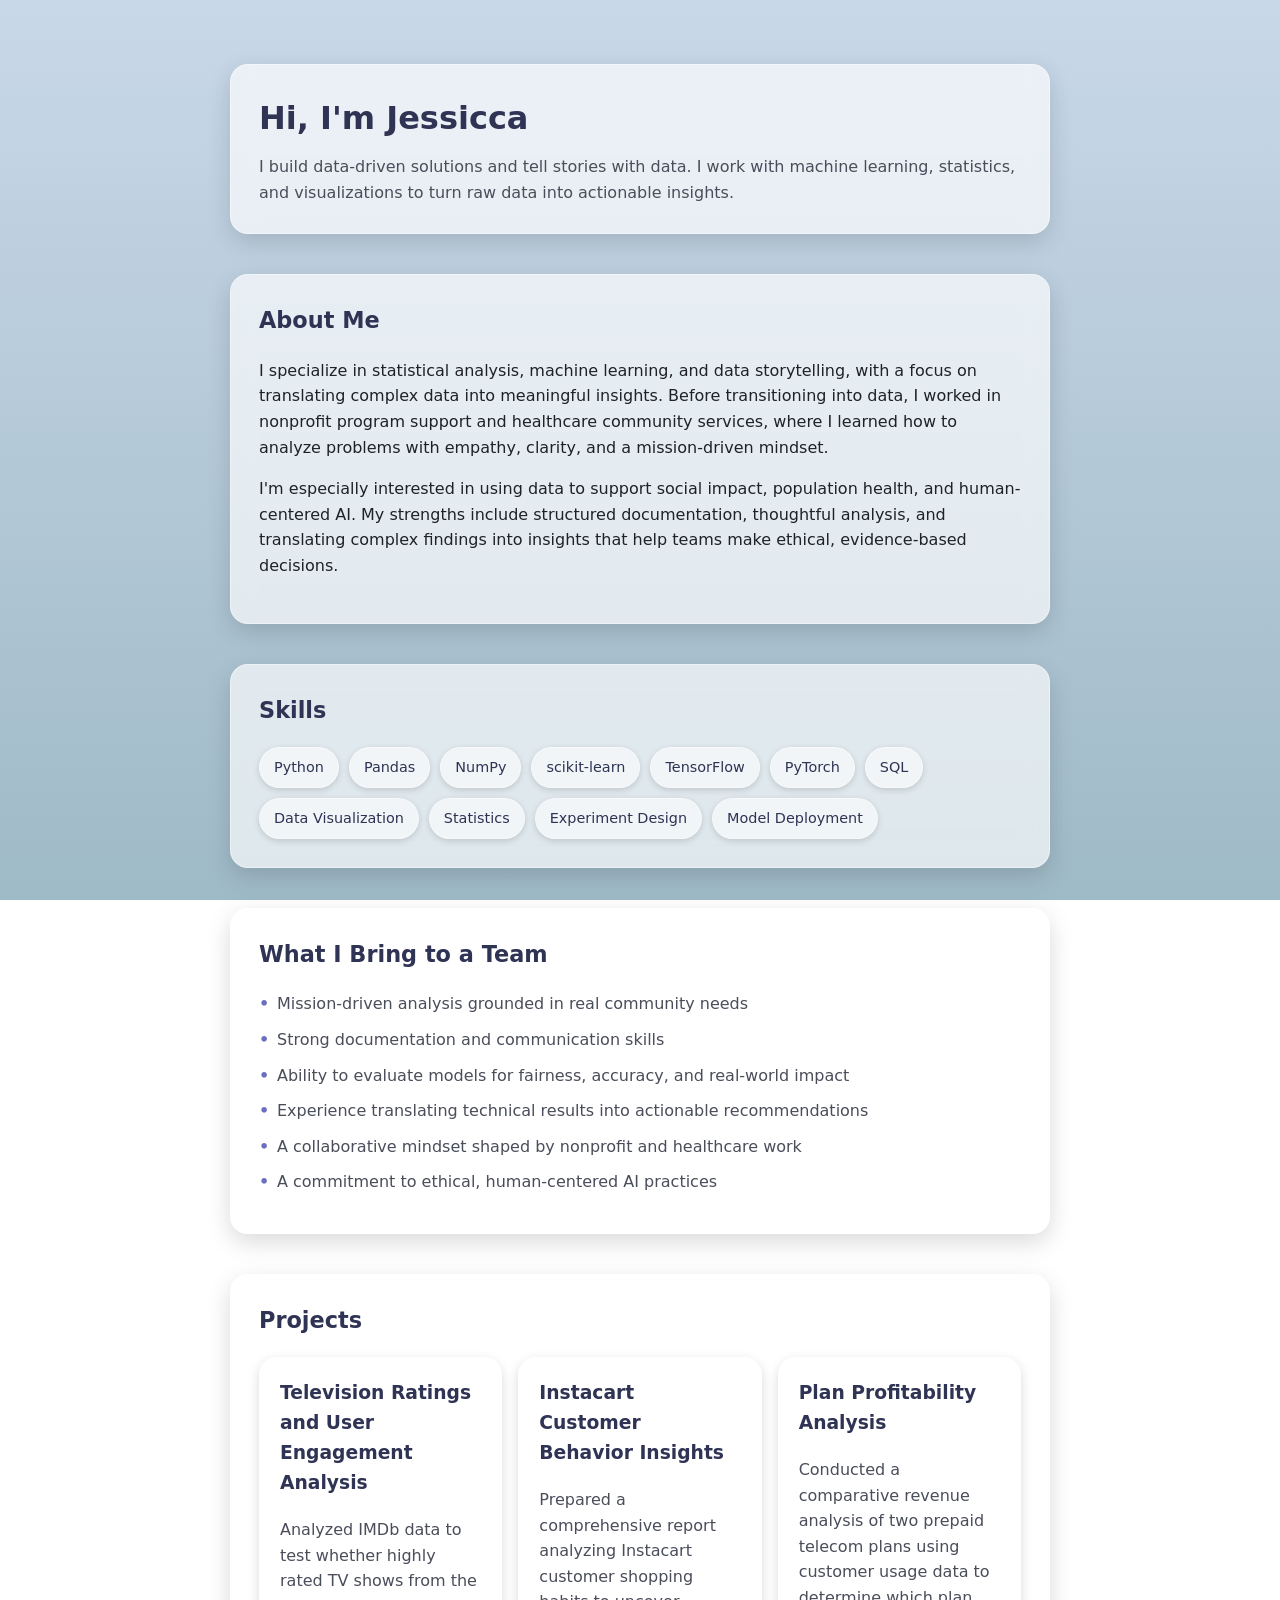
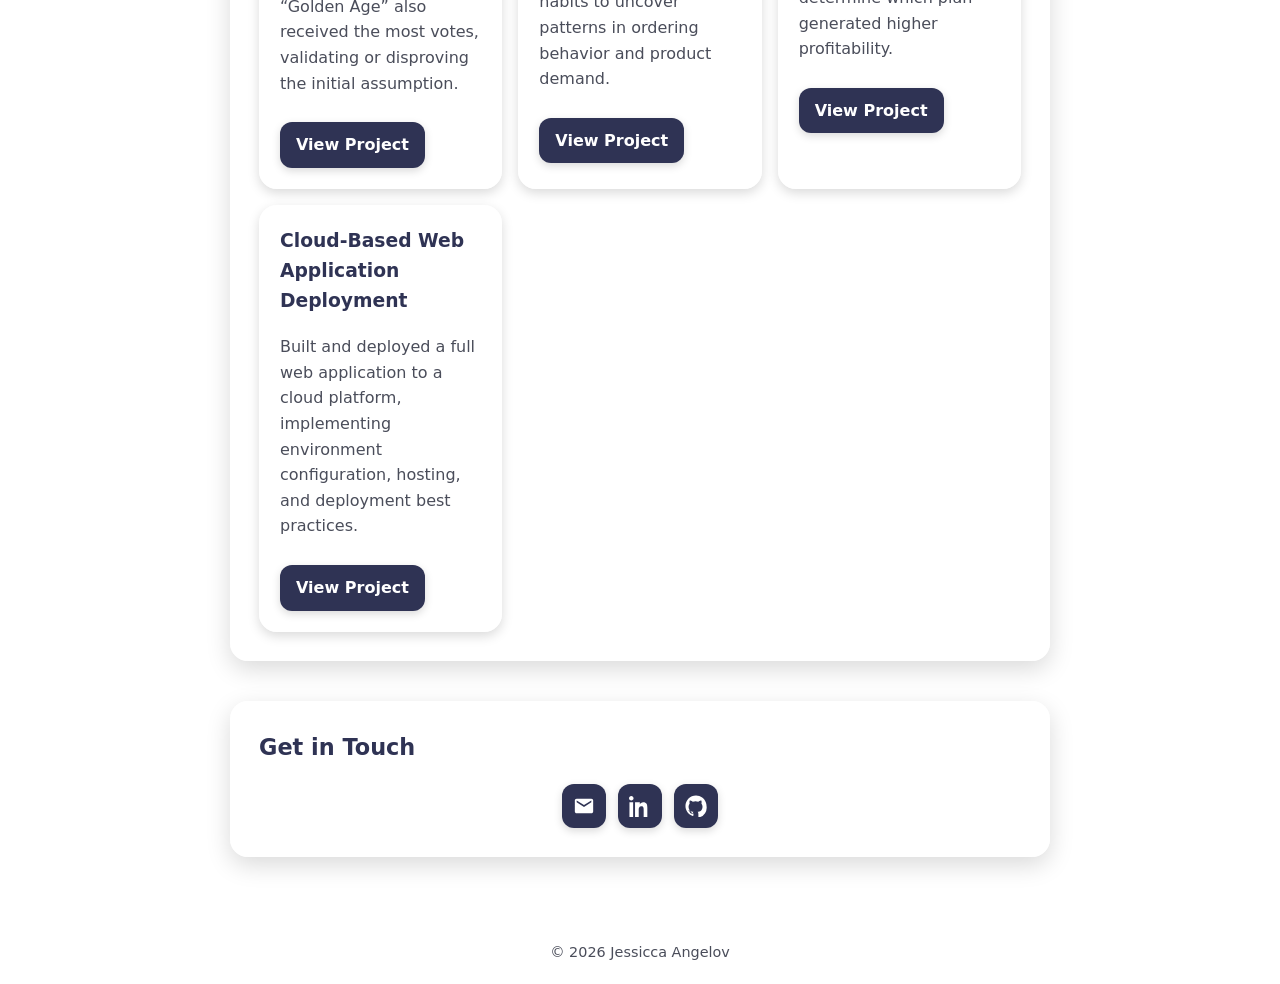
==== index.html @ f2931fba "Updated project buttons with working links" ====
<!doctype html>
<html lang="en">
<head>
<meta charset="utf-8" />
<meta name="viewport" content="width=device-width,initial-scale=1" />
<title>Jessicca Angelov — Portfolio</title>

<style>

/* -----------------------------------
   Dreamy Ghibli Watercolor Palette
----------------------------------- */
:root {
  --bg-top: #c9d8e9;        /* soft periwinkle */
  --bg-bottom: #9fbac7;     /* muted teal */
  --card-bg: rgba(255, 255, 255, 0.65);
  --card-border: rgba(255, 255, 255, 0.4);
  --shadow: rgba(0, 0, 0, 0.15);

  --primary: #6A6FBF;       /* periwinkle */
  --primary-dark: #2F3354;  /* twilight */
  --accent: #8A8EC4;        /* lavender */

  --text-main: #1F212A;
  --text-soft: #4A4D5A;

  --radius: 18px;
  --max-width: 820px;
}

/* -----------------------------------
   Base
----------------------------------- */
body {
  margin: 0;
  font-family: Inter, system-ui, sans-serif;
  background: linear-gradient(to bottom, var(--bg-top), var(--bg-bottom));
  background-attachment: fixed;
  color: var(--text-main);
  line-height: 1.6;
}

/* -----------------------------------
   Layout
----------------------------------- */
.container {
  max-width: var(--max-width);
  margin: 0 auto;
  padding: 24px;
}

/* -----------------------------------
   Floating Card (Hero + Sections)
----------------------------------- */
.card {
  background: var(--card-bg);
  backdrop-filter: blur(12px);
  border-radius: var(--radius);
  padding: 28px;
  margin: 40px auto;
  border: 1px solid var(--card-border);
  box-shadow: 0 8px 24px var(--shadow);
}

/* -----------------------------------
   Hero (Floating Profile Card)
----------------------------------- */
.hero h1 {
  margin: 0 0 10px 0;
  font-size: 2rem;
  color: var(--primary-dark);
}

.hero p {
  margin: 0;
  color: var(--text-soft);
}

/* -----------------------------------
   Section Headers
----------------------------------- */
h2 {
  margin-top: 0;
  color: var(--primary-dark);
  font-size: 1.4rem;
}

/* -----------------------------------
   Pill-Style Skills
----------------------------------- */
.skills {
  display: flex;
  flex-wrap: wrap;
  gap: 10px;
}

.skill-pill {
  padding: 8px 14px;
  background: rgba(255, 255, 255, 0.55);
  border-radius: 999px;
  border: 1px solid var(--card-border);
  font-size: 0.9rem;
  color: var(--primary-dark);
  box-shadow: 0 2px 6px var(--shadow);
}

/* -----------------------------------
   Strengths List
----------------------------------- */
.strengths-list {
  list-style: none;
  padding: 0;
  margin: 0;
}

.strengths-list li {
  margin-bottom: 10px;
  padding-left: 18px;
  position: relative;
  color: var(--text-soft);
}

.strengths-list li::before {
  content: "•";
  position: absolute;
  left: 0;
  top: 0;
  color: var(--primary);
  font-weight: bold;
}

/* -----------------------------------
   Projects
----------------------------------- */
.projects-grid {
  display: grid;
  grid-template-columns: repeat(auto-fit, minmax(240px, 1fr));
  gap: 16px;
}

.project-card {
  background: rgba(255, 255, 255, 0.55);
  padding: 20px;
  border-radius: var(--radius);
  border: 1px solid var(--card-border);
  box-shadow: 0 4px 12px var(--shadow);
}

.project-card h3 {
  margin-top: 0;
  color: var(--primary-dark);
}

.project-card p {
  color: var(--text-soft);
}

/* -----------------------------------
   Buttons
----------------------------------- */
.btn {
  display: inline-block;
  background: var(--primary-dark);
  color: #fff;
  padding: 10px 16px;
  border-radius: 12px;
  text-decoration: none;
  font-weight: 600;
  margin-top: 10px;
  box-shadow: 0 3px 8px var(--shadow);
}

.btn:hover {
  background: var(--primary);
}

.icon-btn {
  display: inline-flex;
  align-items: center;
  justify-content: center;
  background: var(--primary-dark);
  color: #fff;
  width: 44px;
  height: 44px;
  border-radius: 12px;
  text-decoration: none;
  box-shadow: 0 3px 8px var(--shadow);
  transition: background 0.2s ease;
}

.icon-btn:hover {
  background: var(--primary);
}

.icon-btn svg {
  width: 22px;
  height: 22px;
  fill: currentColor;
}

/* Subtle hover animation for project cards */
.project-card {
  transition: transform 0.25s ease, box-shadow 0.25s ease;
}


.project-card:hover {
  transform: translateY(-4px);
  box-shadow: 0 12px 28px rgba(106, 111, 191, 0.25); /* periwinkle glow */
}


/* -----------------------------------
   Footer
----------------------------------- */
footer {
  text-align: center;
  padding: 20px;
  color: var(--text-soft);
  font-size: 0.9rem;
}

</style>
</head>

<body>

<div class="container">

  <!-- HERO (Floating Card Only) -->
  <section class="card hero">
    <h1>Hi, I'm Jessicca</h1>
    <p>I build data-driven solutions and tell stories with data. I work with machine learning, statistics, and visualizations to turn raw data into actionable insights.</p>
  </section>

  <!-- ABOUT -->
  <section class="card">
    <h2>About Me</h2>
    <p>I specialize in statistical analysis, machine learning, and data storytelling, with a focus on translating complex data into meaningful insights. Before transitioning into data, I worked in nonprofit program support and healthcare community services, where I learned how to analyze problems with empathy, clarity, and a mission-driven mindset.</p>

    <p>I'm especially interested in using data to support social impact, population health, and human-centered AI. My strengths include structured documentation, thoughtful analysis, and translating complex findings into insights that help teams make ethical, evidence-based decisions.</p>
  </section>

  <!-- SKILLS (Pill Tags) -->
  <section class="card">
    <h2>Skills</h2>
    <div class="skills">
      <div class="skill-pill">Python</div>
      <div class="skill-pill">Pandas</div>
      <div class="skill-pill">NumPy</div>
      <div class="skill-pill">scikit-learn</div>
      <div class="skill-pill">TensorFlow</div>
      <div class="skill-pill">PyTorch</div>
      <div class="skill-pill">SQL</div>
      <div class="skill-pill">Data Visualization</div>
      <div class="skill-pill">Statistics</div>
      <div class="skill-pill">Experiment Design</div>
      <div class="skill-pill">Model Deployment</div>
    </div>
  </section>

  <!-- STRENGTHS -->
  <section class="card">
    <h2>What I Bring to a Team</h2>
    <ul class="strengths-list">
      <li>Mission‑driven analysis grounded in real community needs</li>
      <li>Strong documentation and communication skills</li>
      <li>Ability to evaluate models for fairness, accuracy, and real‑world impact</li>
      <li>Experience translating technical results into actionable recommendations</li>
      <li>A collaborative mindset shaped by nonprofit and healthcare work</li>
      <li>A commitment to ethical, human‑centered AI practices</li>
    </ul>
  </section>

  <!-- PROJECTS -->
<section class="card">
  <h2>Projects</h2>

  <div class="projects-grid">

    <!-- Project 1 -->
    <div class="project-card">
      <h3>Television Ratings and User Engagement Analysis</h3>
      <p>Analyzed IMDb data to test whether highly rated TV shows from the “Golden Age” also received the most votes, validating or disproving the initial assumption.</p>
      <a class="btn" href="https://github.com/pancakes4one/Data_Projects_TripleTen" target="_blank">View Project</a>
    </div>

    <!-- Project 2 -->
    <div class="project-card">
      <h3>Instacart Customer Behavior Insights</h3>
      <p>Prepared a comprehensive report analyzing Instacart customer shopping habits to uncover patterns in ordering behavior and product demand.</p>
      <a class="btn" href="https://github.com/pancakes4one/Data_Projects_TripleTen" target="_blank">View Project</a>
    </div>

    <!-- Project 3 -->
    <div class="project-card">
      <h3>Plan Profitability Analysis</h3>
      <p>Conducted a comparative revenue analysis of two prepaid telecom plans using customer usage data to determine which plan generated higher profitability.</p>
      <a class="btn" href="https://github.com/pancakes4one/Data_Projects_TripleTen" target="_blank">View Project</a>
    </div>

    <!-- Project 4 -->
    <div class="project-card">
      <h3>Cloud-Based Web Application Deployment</h3>
      <p>Built and deployed a full web application to a cloud platform, implementing environment configuration, hosting, and deployment best practices.</p>
      <a class="btn" href="https://github.com/pancakes4one/Data_Projects_TripleTen" target="_blank">View Project</a>
    </div>

  </div>
</section>

 <!-- CONTACT -->
<section class="card">
  <h2>Get in Touch</h2>

  <div class="social-links" style="
    margin-top: 16px;
    display: flex;
    gap: 12px;
    flex-wrap: nowrap;
    justify-content: center;
  ">

    <!-- Email Icon -->
    <a class="icon-btn" href="mailto:iamjessicca@gmail.com">
      <svg viewBox="0 0 24 24">
        <path d="M20 4H4c-1.1 0-2 .9-2 2v12c0 1.1.9 2 
        2 2h16c1.1 0 2-.9 2-2V6c0-1.1-.9-2-2-2zm0 
        4-8 5-8-5V6l8 5 8-5v2z"/>
      </svg>
    </a>

    <!-- LinkedIn Icon -->
    <a class="icon-btn" href="https://www.linkedin.com/in/jangelov/" target="_blank" rel="noopener">
      <svg viewBox="0 0 24 24">
        <path d="M4.98 3.5C4.98 4.88 3.86 6 
        2.5 6S0 4.88 0 3.5 1.12 1 2.5 
        1s2.48 1.12 2.48 2.5zM.5 8h4v16h-4V8zm7.5 
        0h3.8v2.2h.1c.5-1 1.7-2.2 
        3.6-2.2 3.8 0 4.5 2.5 4.5 
        5.8V24h-4v-7.7c0-1.8 0-4.1-2.5-4.1s-2.9 
        2-2.9 4V24h-4V8z"/>
      </svg>
    </a>

    <!-- GitHub Icon -->
    <a class="icon-btn" href="https://github.com/pancakes4one" target="_blank" rel="noopener">
      <svg viewBox="0 0 24 24">
        <path d="M12 .5C5.65.5.5 5.65.5 
        12c0 5.1 3.3 9.4 7.9 10.9.6.1.8-.3.8-.6v-2c-3.2.7-3.9-1.4-3.9-1.4-.5-1.2-1.2-1.6-1.2-1.6-1-.7.1-.7.1-.7 
        1.1.1 1.7 1.1 1.7 1.1 1 .1.6 1.8 2.6 
        2.3.2-.8.4-1.3.7-1.6-2.6-.3-5.3-1.3-5.3-5.9 
        0-1.3.5-2.4 1.2-3.3-.1-.3-.5-1.5.1-3.1 
        0 0 1-.3 3.3 1.2a11.3 11.3 0 0 1 6 
        0c2.3-1.5 3.3-1.2 3.3-1.2.6 1.6.2 2.8.1 
        3.1.8.9 1.2 2 1.2 3.3 0 4.6-2.7 5.6-5.3 
        5.9.4.4.8 1.1.8 2.2v3.2c0 .3.2.7.8.6A10.9 
        10.9 0 0 0 23.5 12C23.5 5.65 18.35.5 12 .5z"/>
      </svg>
    </a>

  </div>
</section>



</div>

<footer>
  © <span id="year"></span> Jessicca Angelov
</footer>

<script>
document.getElementById('year').textContent = new Date().getFullYear();
</script>

</body>
</html>
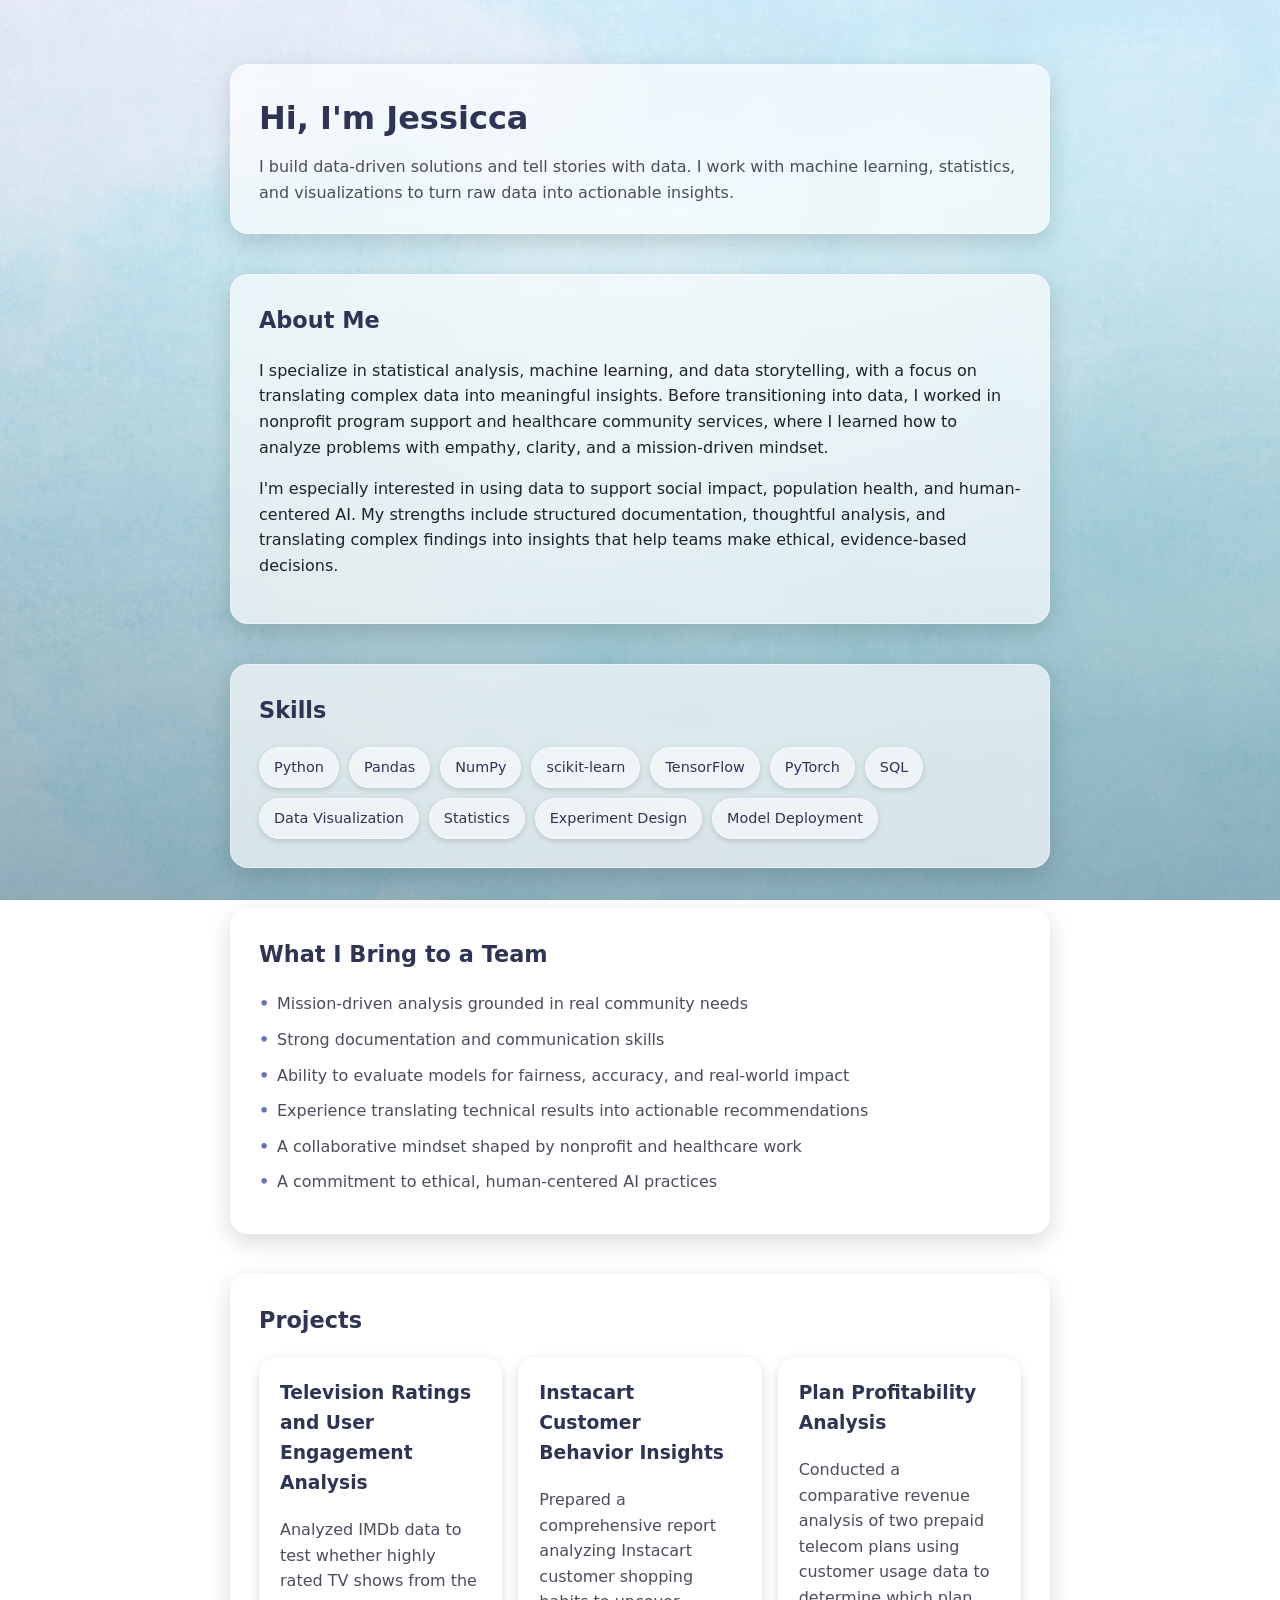
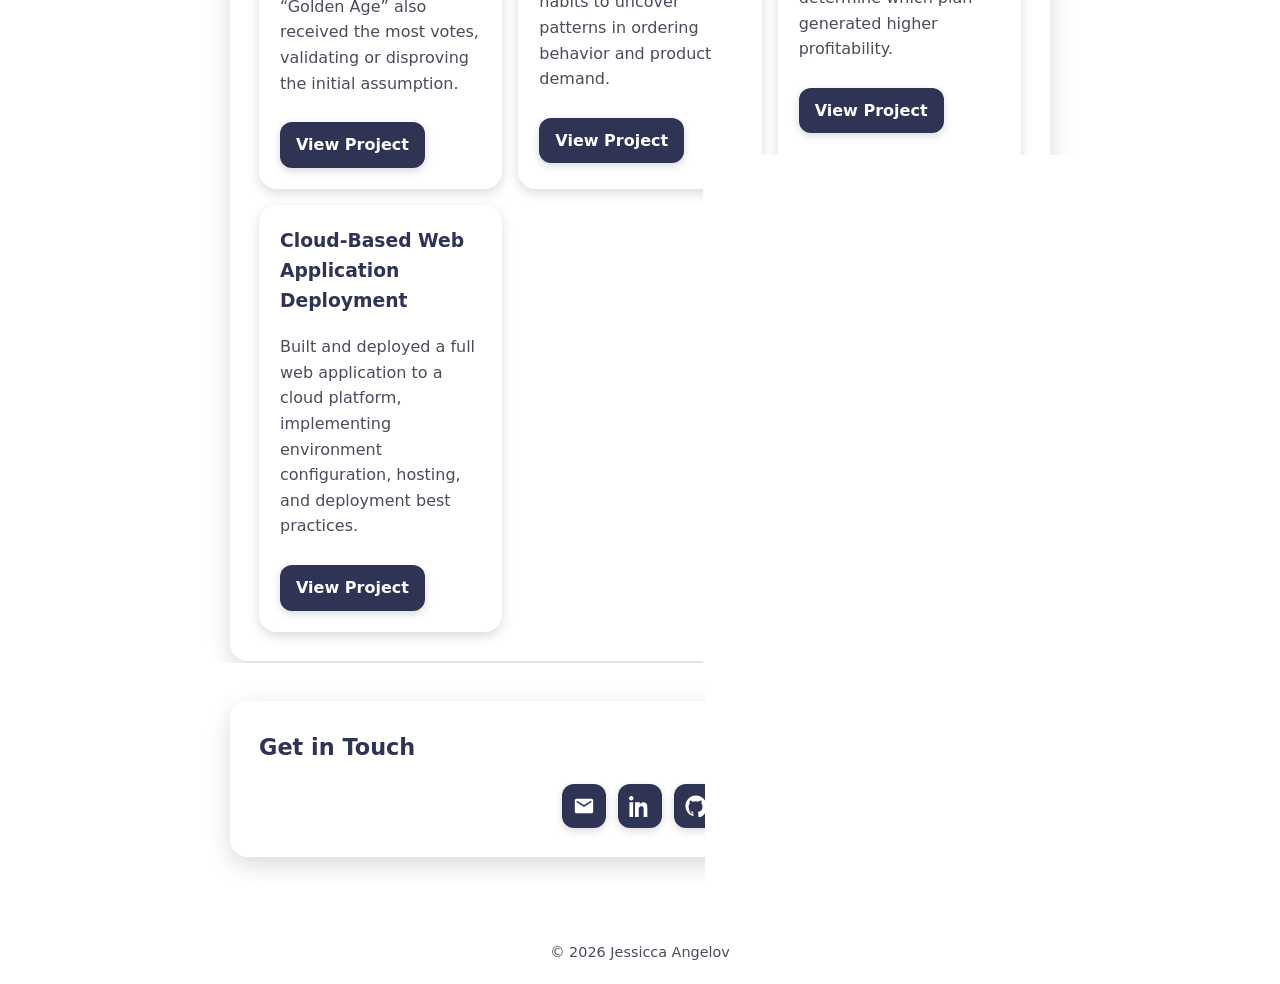
==== commit f83051a4: "CSS: background updates" ====
--- a/index.html
+++ b/index.html
@@ -34,11 +34,35 @@
 body {
   margin: 0;
   font-family: Inter, system-ui, sans-serif;
-  background: linear-gradient(to bottom, var(--bg-top), var(--bg-bottom));
-  background-attachment: fixed;
+  background:
+  radial-gradient(
+    circle at 50% 20%,
+    rgba(255, 255, 255, 0.35),
+    rgba(255, 255, 255, 0) 60%
+  ),
+  linear-gradient(
+    to bottom,
+    rgba(218, 210, 255, 0.35) 0%,
+    rgba(201, 216, 233, 0.55) 25%,
+    rgba(159, 186, 199, 0.85) 70%,
+    rgba(140, 165, 180, 1) 100%
+  );
+background-attachment: fixed;
+
   color: var(--text-main);
   line-height: 1.6;
 }
+
+body::before {
+  content: "";
+  position: fixed;
+  inset: 0;
+  background: url('images/background-watercolor-image.jpg') repeat;
+  opacity: 0.17; /* adjust between 0.05–0.18 */
+  pointer-events: none;
+  z-index: -1;
+}
+
 
 /* -----------------------------------
    Layout
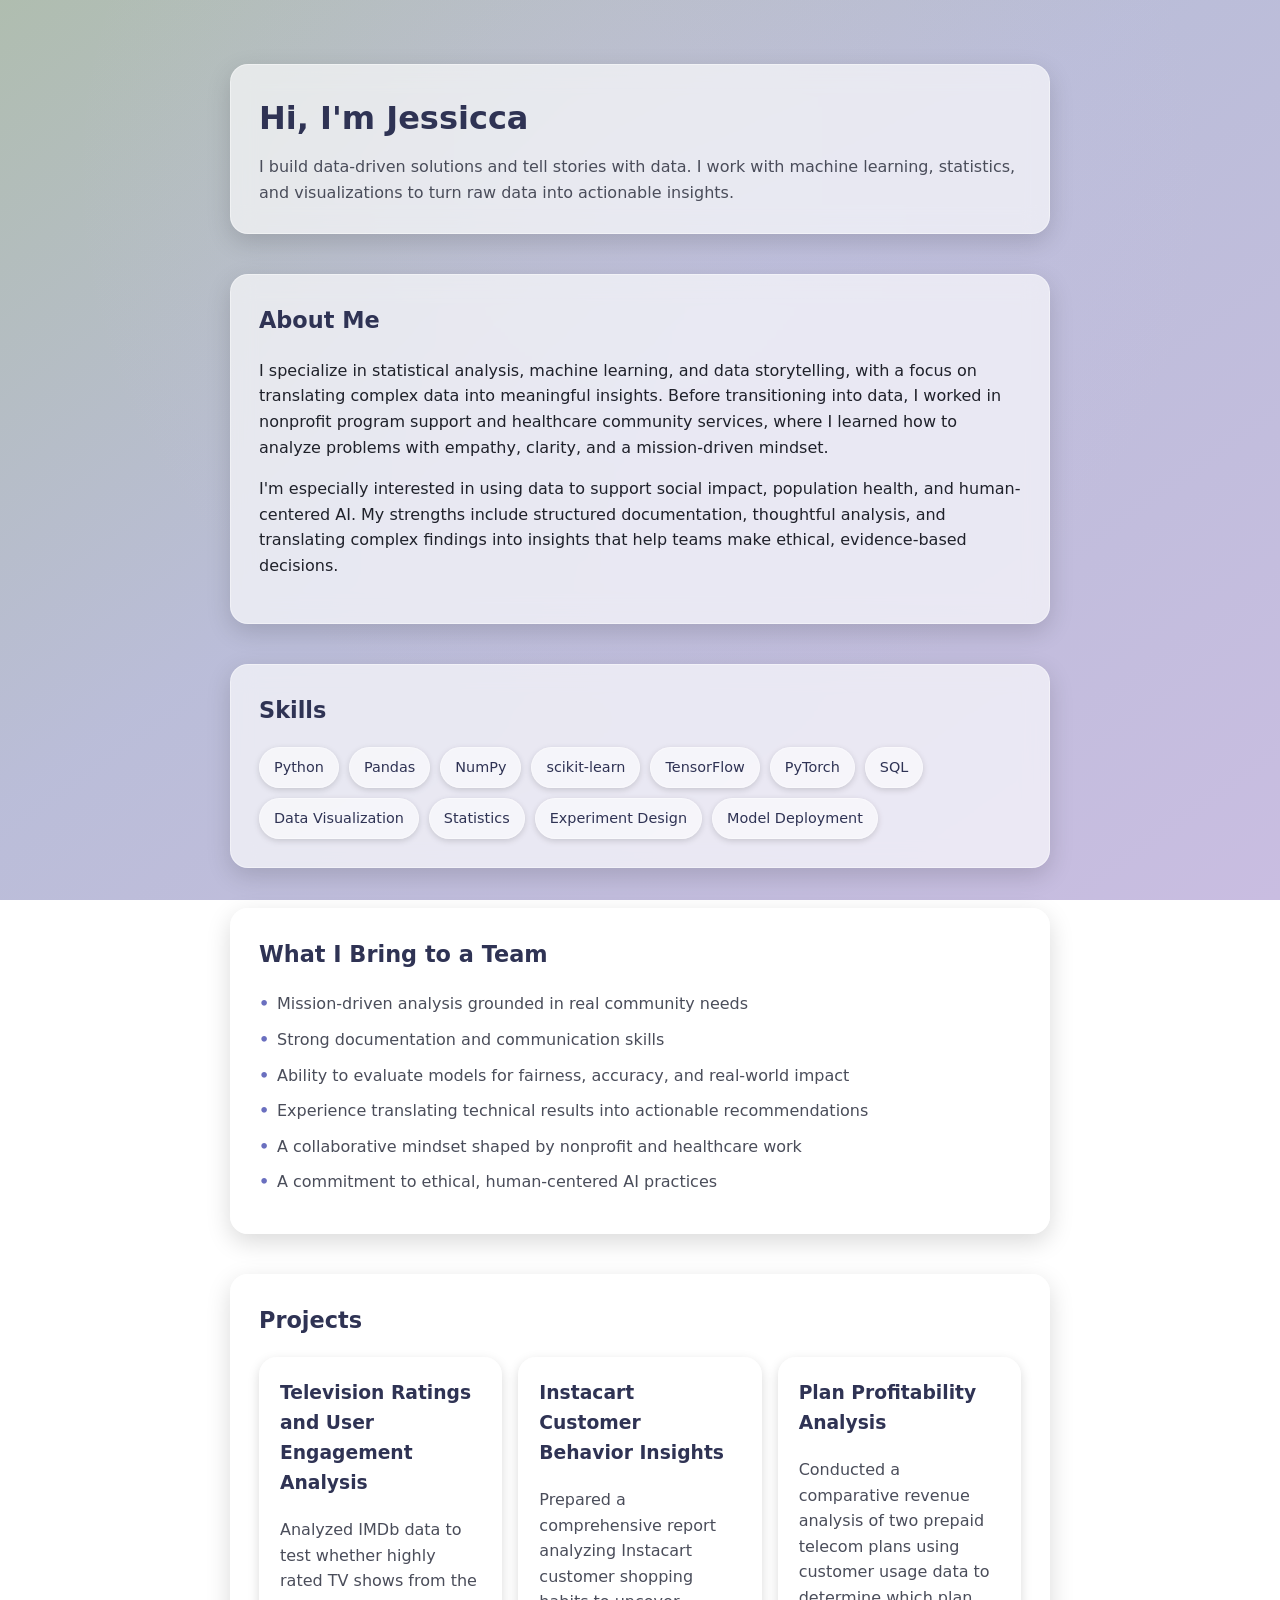
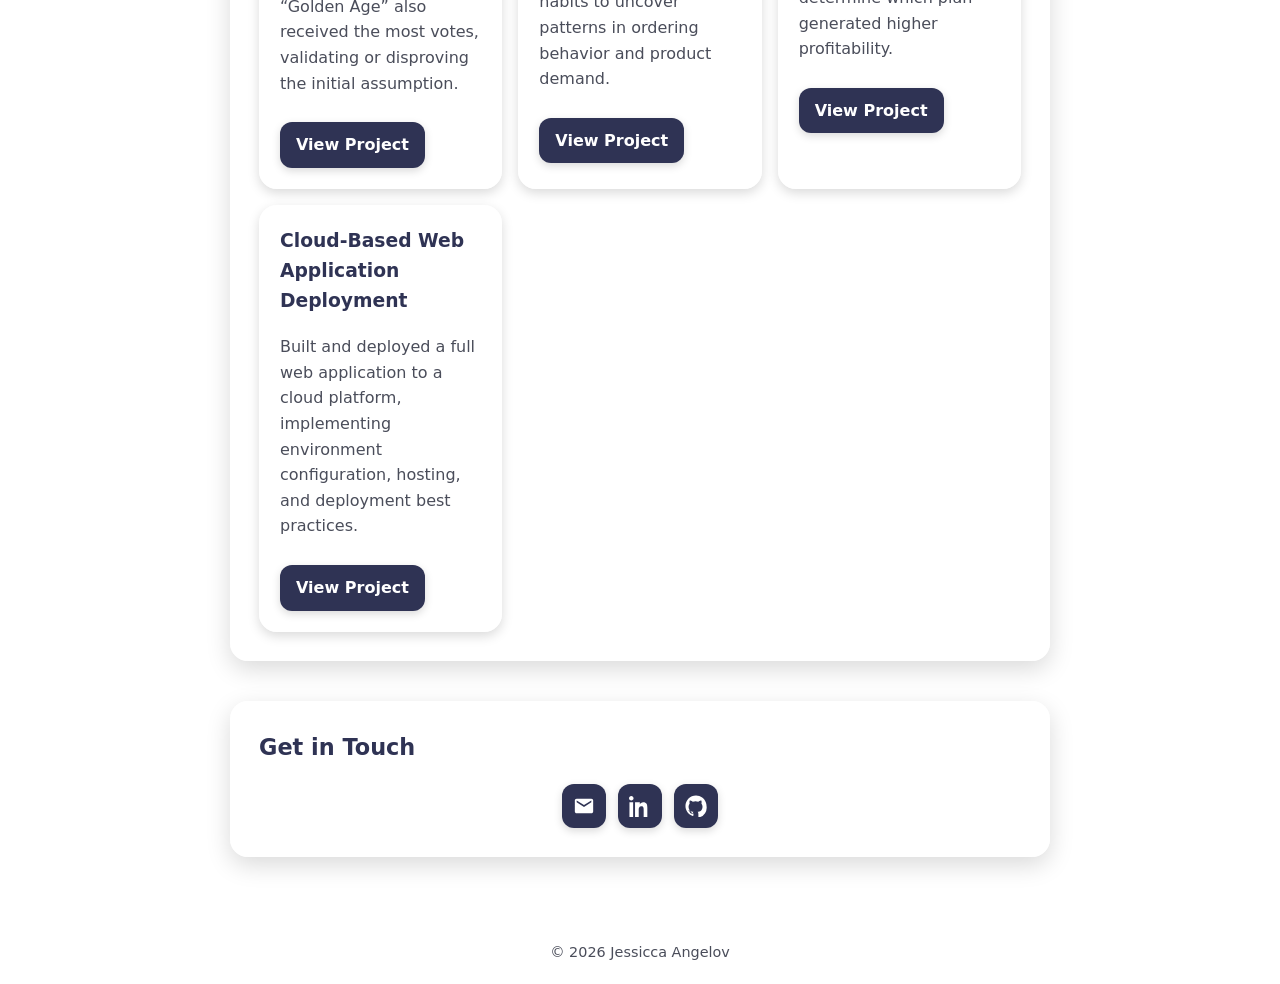
==== commit b74f8baa: "Updated background color gradient" ====
--- a/index.html
+++ b/index.html
@@ -34,34 +34,38 @@
 body {
   margin: 0;
   font-family: Inter, system-ui, sans-serif;
-  background:
+
+ background:
   radial-gradient(
     circle at 50% 20%,
-    rgba(255, 255, 255, 0.35),
-    rgba(255, 255, 255, 0) 60%
+    rgba(215, 200, 240, 0.20),   /* soft dusk lavender glow */
+    rgba(215, 200, 240, 0) 60%
   ),
   linear-gradient(
-    to bottom,
-    rgba(218, 210, 255, 0.35) 0%,
-    rgba(201, 216, 233, 0.55) 25%,
-    rgba(159, 186, 199, 0.85) 70%,
-    rgba(140, 165, 180, 1) 100%
+    to bottom right,
+    rgba(110, 135, 110, 0.55) 0%,     /* deeper sage green (upper-left) */
+    rgba(130, 135, 185, 0.55) 45%,    /* deeper periwinkle (middle) */
+    rgba(165, 145, 205, 0.60) 100%    /* deeper lavender dusk (lower-right) */
   );
 background-attachment: fixed;
-
   color: var(--text-main);
   line-height: 1.6;
 }
+
+
 
 body::before {
   content: "";
   position: fixed;
   inset: 0;
-  background: url('images/background-watercolor-image.jpg') repeat;
-  opacity: 0.17; /* adjust between 0.05–0.18 */
+  /* background: url('images/background-watercolor-image.jpg') no-repeat center center; */
+  background-size: cover;
+  opacity: 0.08; /* lowered so the lavender gradient shines through */
   pointer-events: none;
   z-index: -1;
 }
+
+
 
 
 /* -----------------------------------
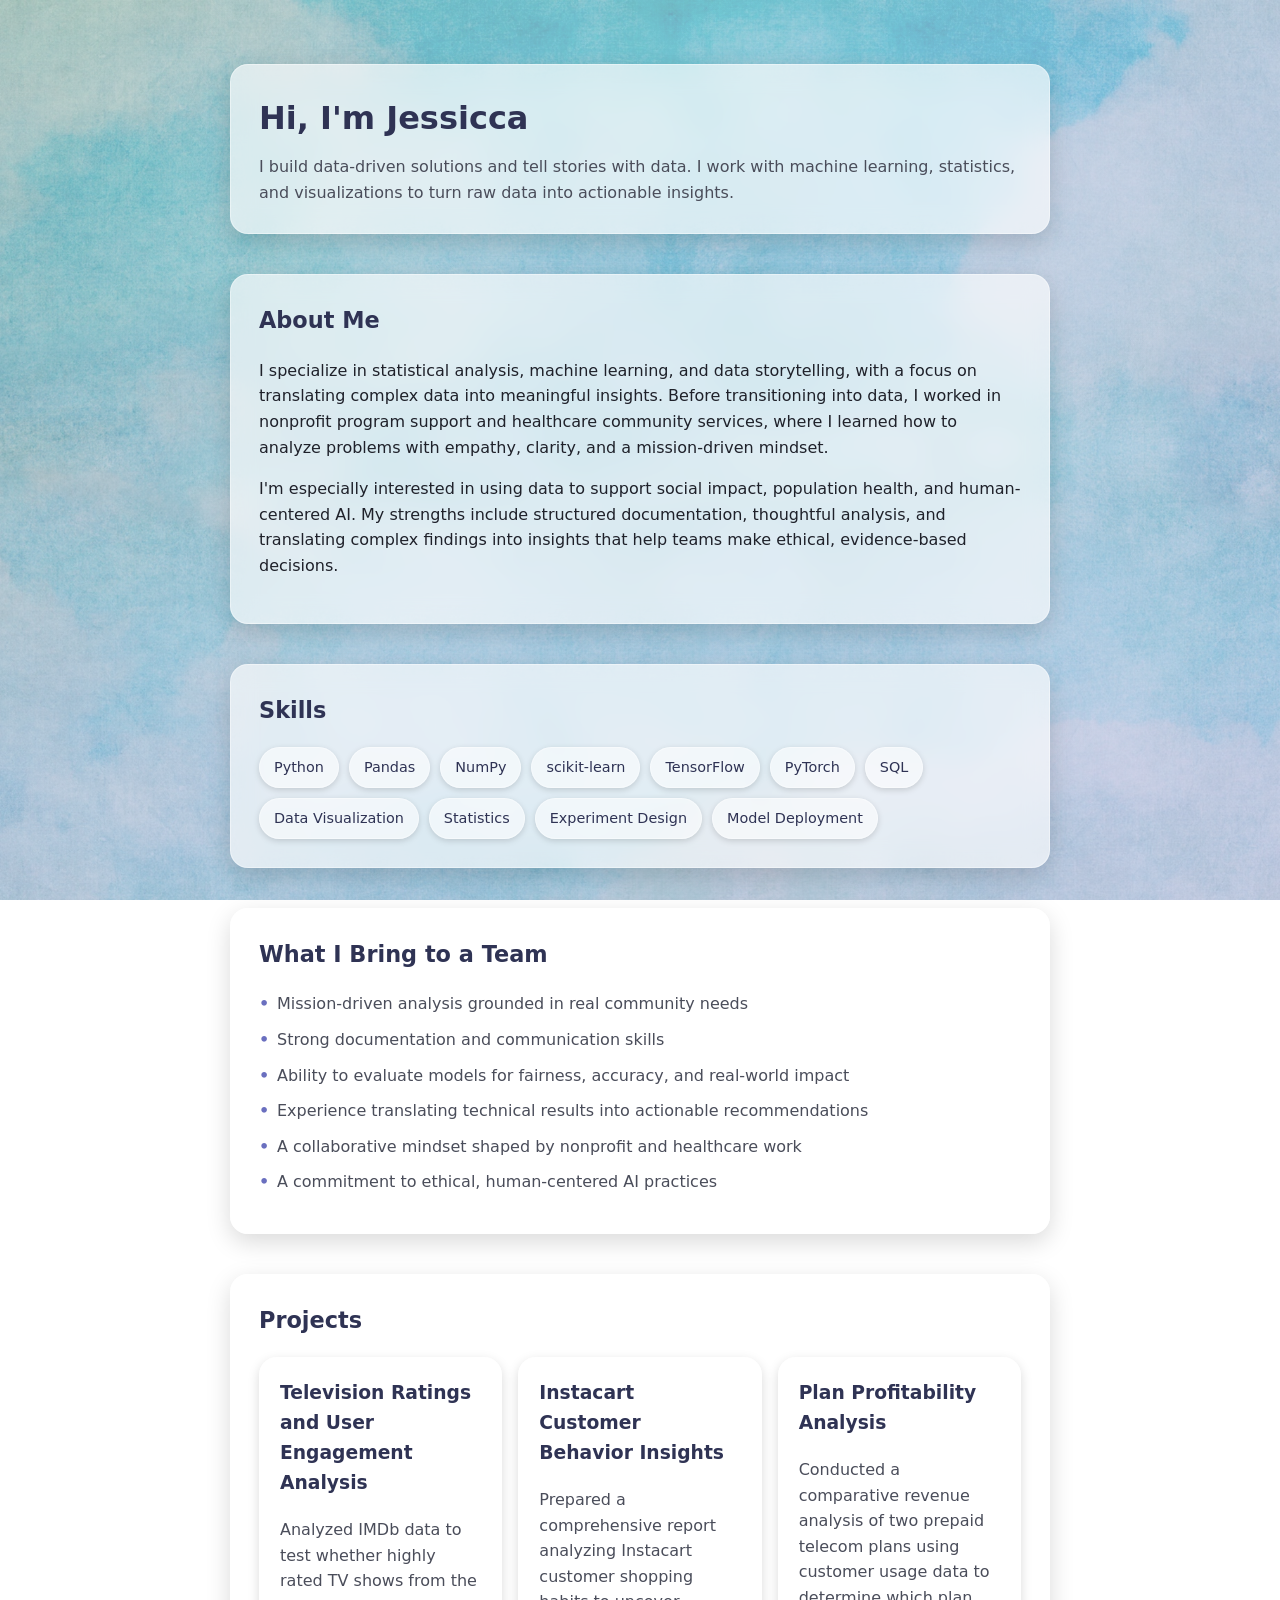
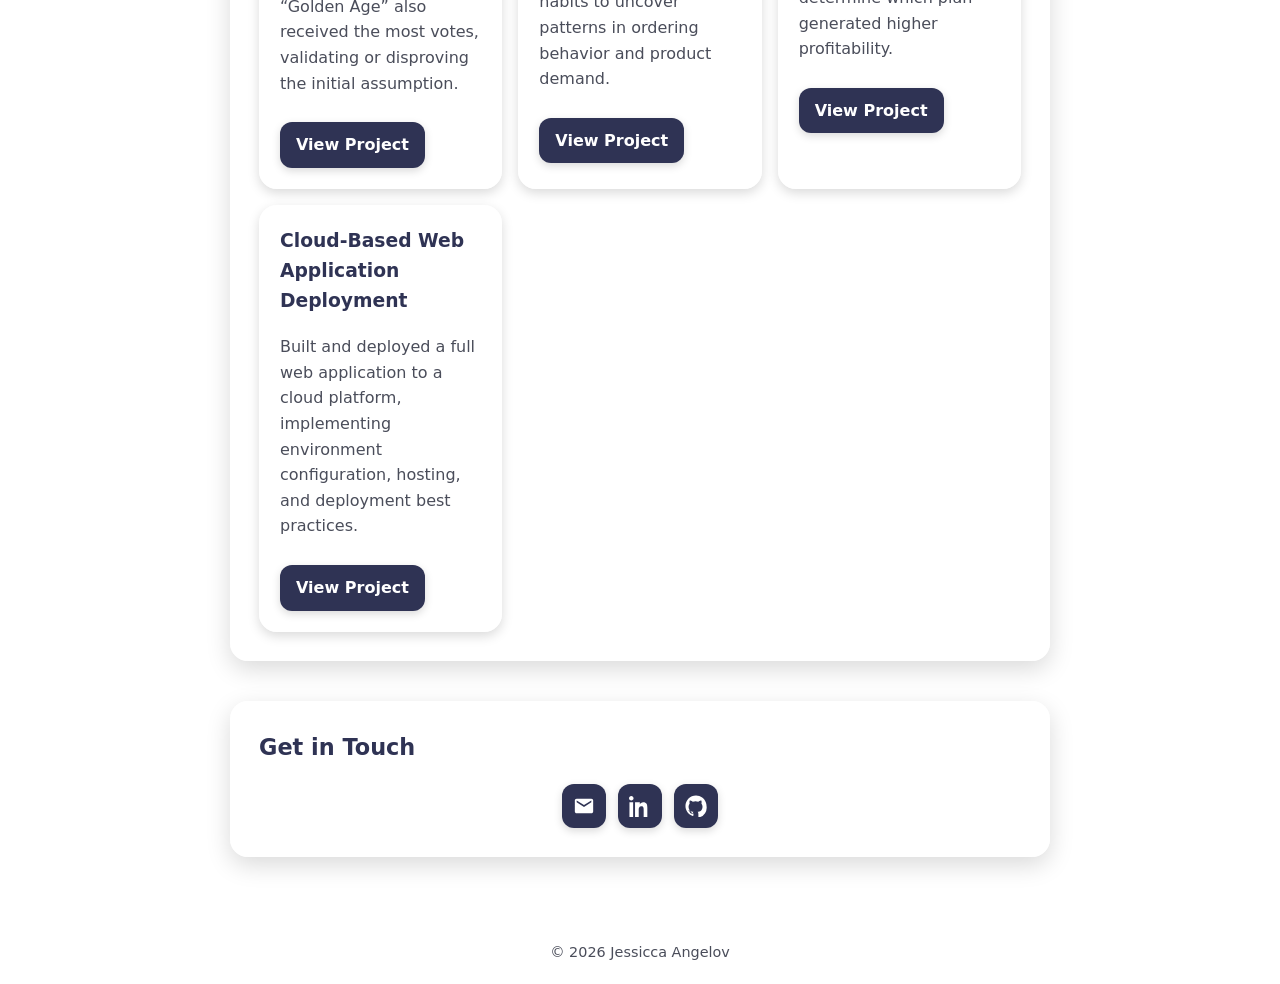
==== commit b993408a: "updated background image and opacity" ====
--- a/index.html
+++ b/index.html
@@ -58,9 +58,10 @@
   content: "";
   position: fixed;
   inset: 0;
-  /* background: url('images/background-watercolor-image.jpg') no-repeat center center; */
+  background: url('images/background-watercolor-image.jpg') no-repeat center center;
+
   background-size: cover;
-  opacity: 0.08; /* lowered so the lavender gradient shines through */
+  opacity: 0.40; /* lowered so the lavender gradient shines through */
   pointer-events: none;
   z-index: -1;
 }
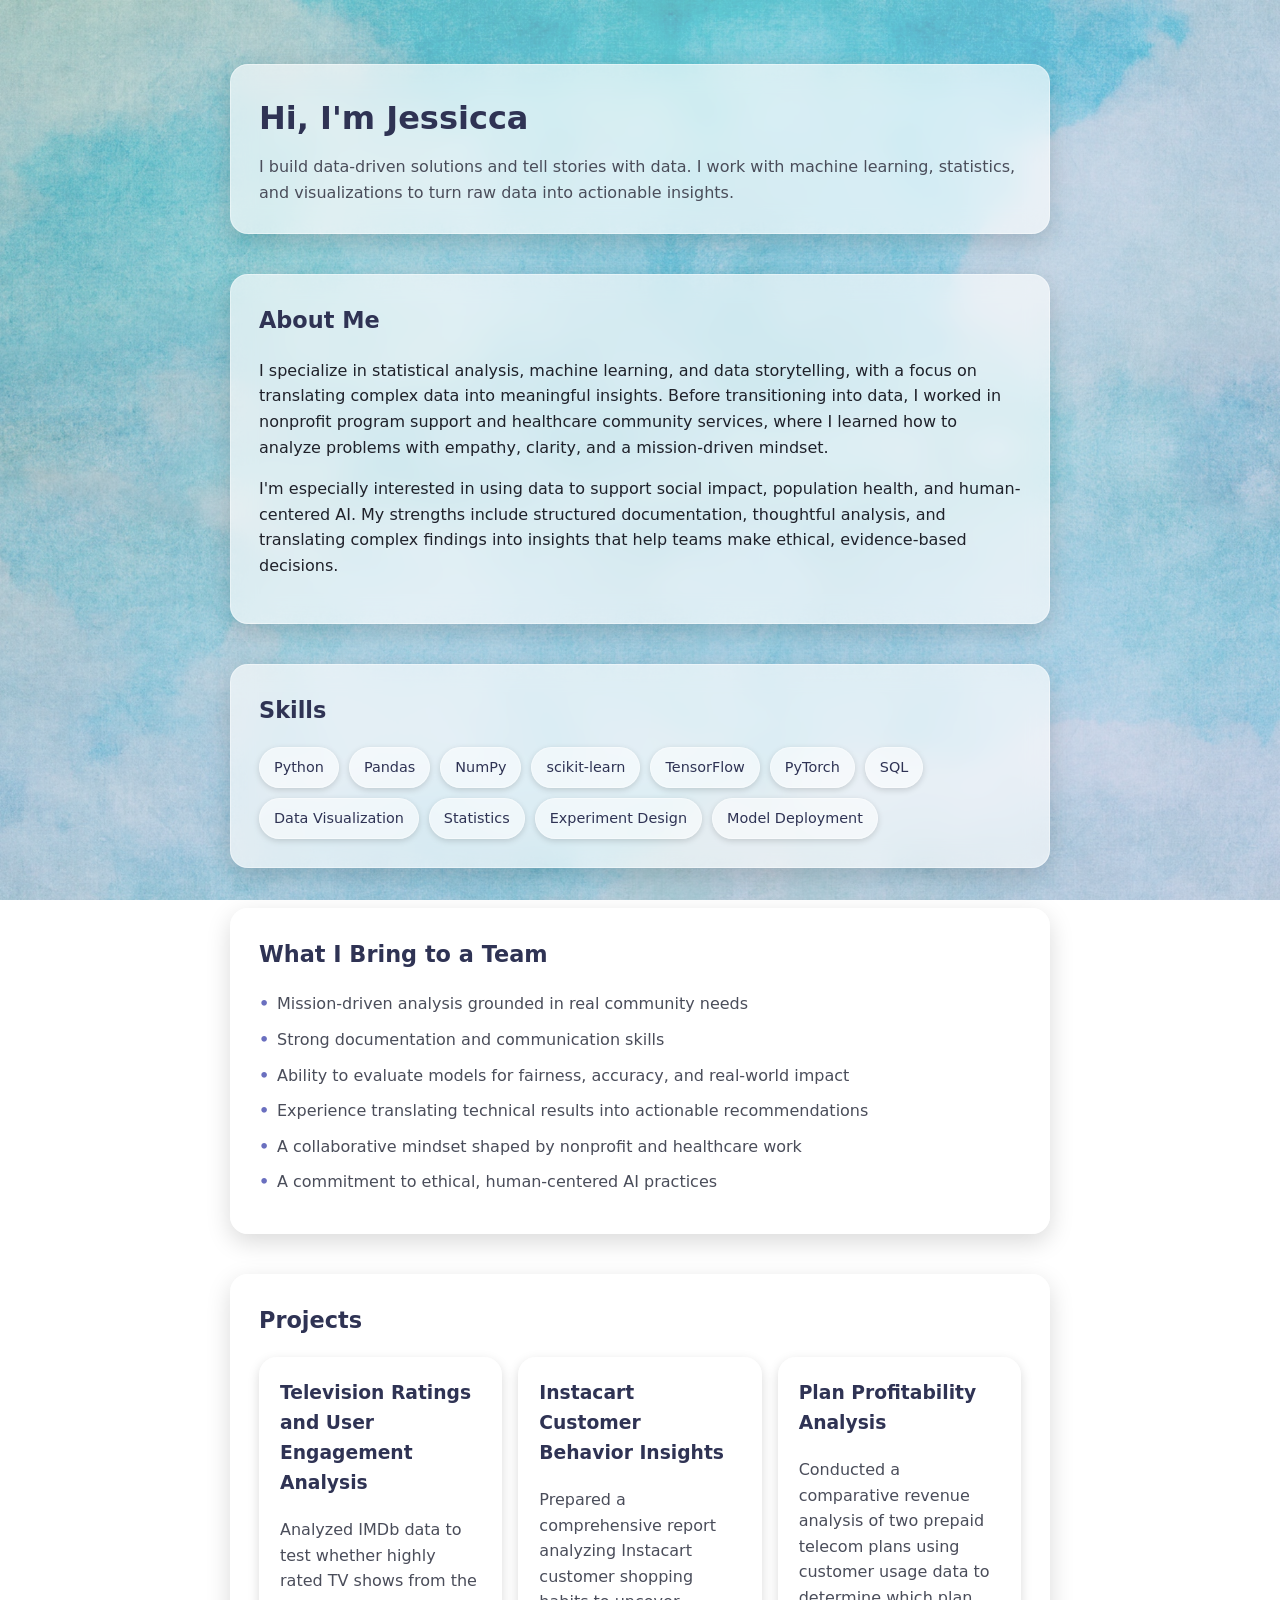
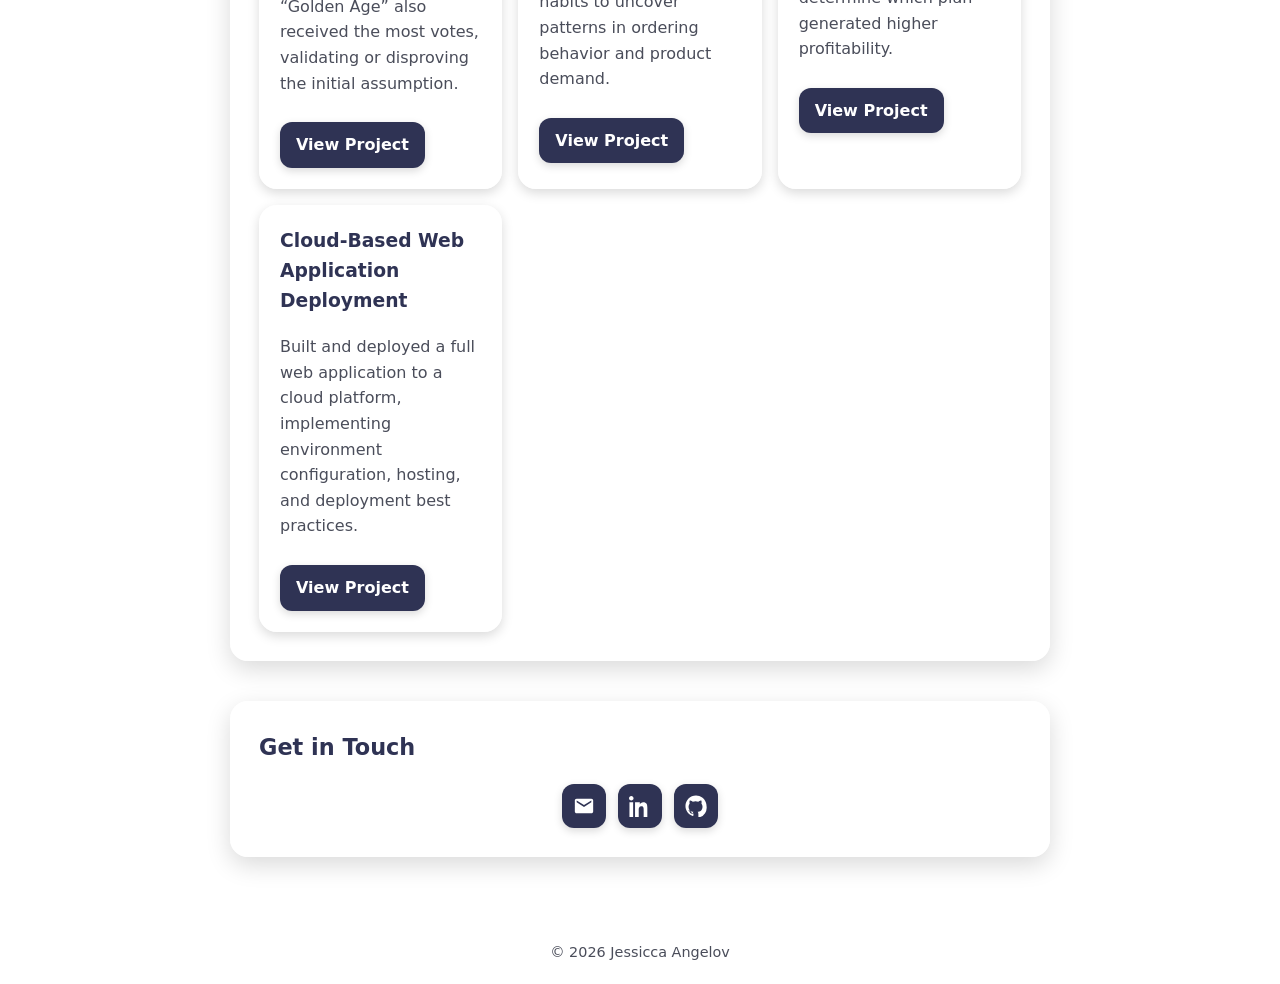
==== commit ede1914f: "Adjust background opacity" ====
--- a/index.html
+++ b/index.html
@@ -61,7 +61,7 @@
   background: url('images/background-watercolor-image.jpg') no-repeat center center;
 
   background-size: cover;
-  opacity: 0.40; /* lowered so the lavender gradient shines through */
+  opacity: 0.50; /* lowered so the lavender gradient shines through */
   pointer-events: none;
   z-index: -1;
 }
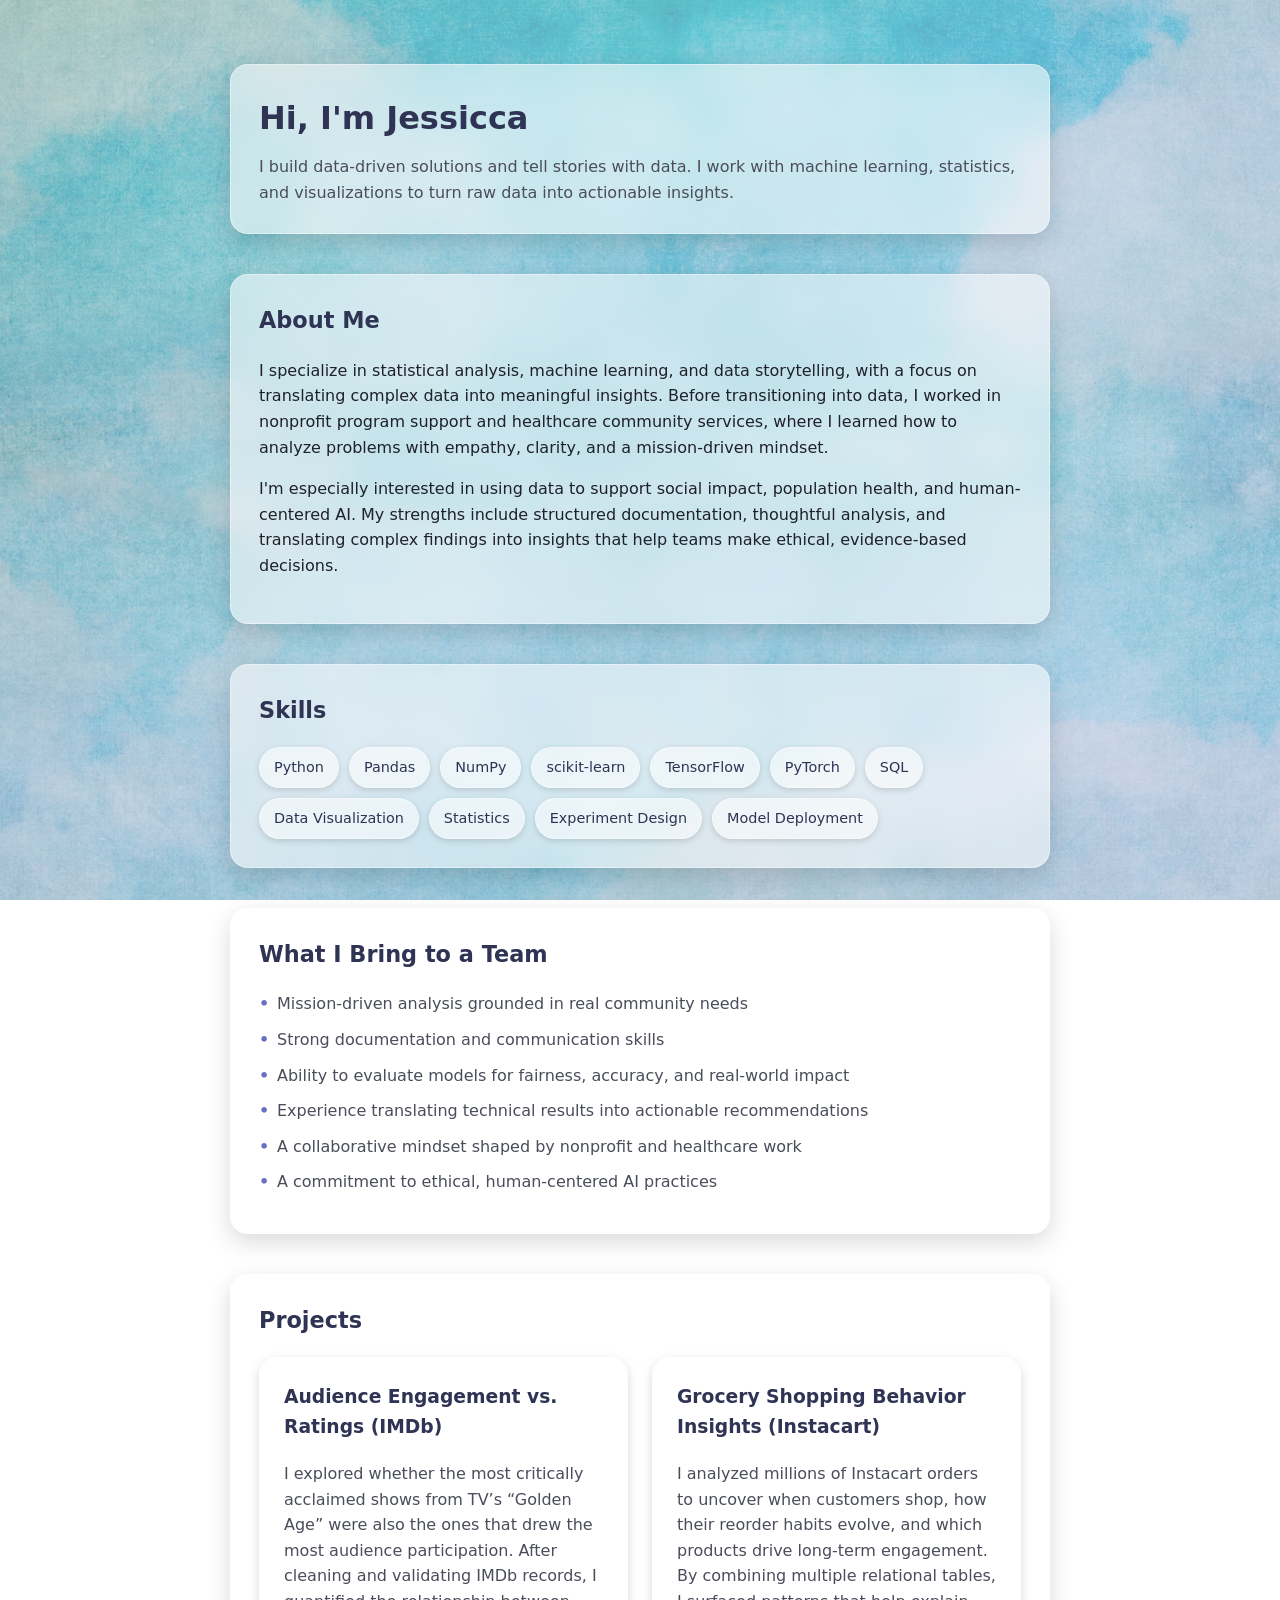
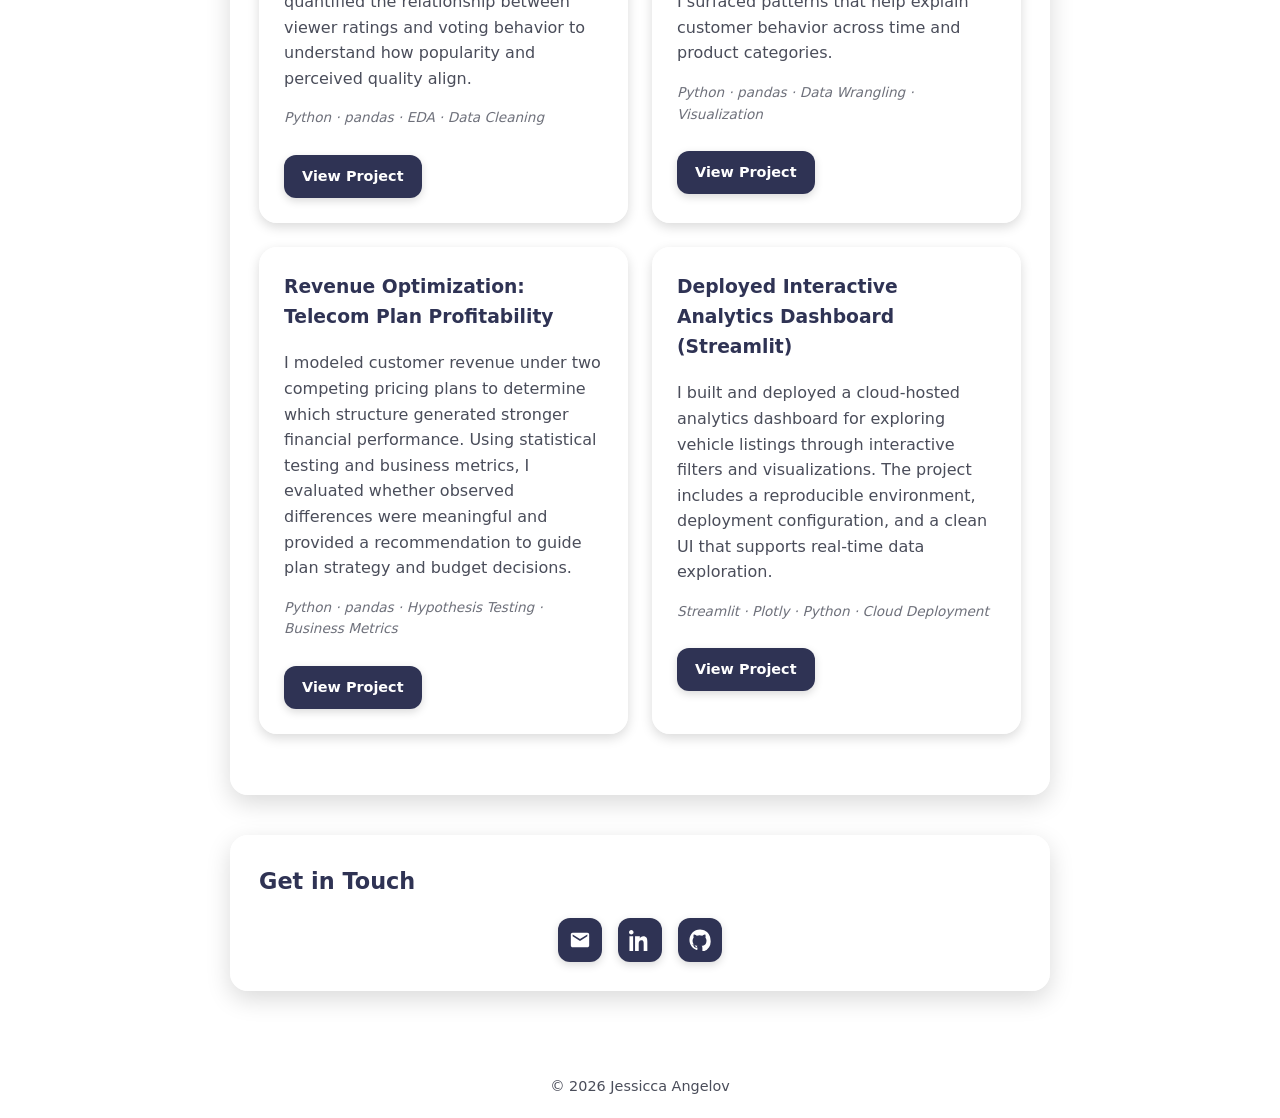
==== commit d7dbb96c: "Updates: Project cards" ====
--- a/index.html
+++ b/index.html
@@ -1,262 +1,19 @@
 <!doctype html>
 <html lang="en">
 <head>
-<meta charset="utf-8" />
-<meta name="viewport" content="width=device-width,initial-scale=1" />
-<title>Jessicca Angelov — Portfolio</title>
+  <meta charset="utf-8" />
+  <meta name="viewport" content="width=device-width,initial-scale=1" />
+  <title>Jessicca Angelov — Portfolio</title>
 
-<style>
-
-/* -----------------------------------
-   Dreamy Ghibli Watercolor Palette
------------------------------------ */
-:root {
-  --bg-top: #c9d8e9;        /* soft periwinkle */
-  --bg-bottom: #9fbac7;     /* muted teal */
-  --card-bg: rgba(255, 255, 255, 0.65);
-  --card-border: rgba(255, 255, 255, 0.4);
-  --shadow: rgba(0, 0, 0, 0.15);
-
-  --primary: #6A6FBF;       /* periwinkle */
-  --primary-dark: #2F3354;  /* twilight */
-  --accent: #8A8EC4;        /* lavender */
-
-  --text-main: #1F212A;
-  --text-soft: #4A4D5A;
-
-  --radius: 18px;
-  --max-width: 820px;
-}
-
-/* -----------------------------------
-   Base
------------------------------------ */
-body {
-  margin: 0;
-  font-family: Inter, system-ui, sans-serif;
-
- background:
-  radial-gradient(
-    circle at 50% 20%,
-    rgba(215, 200, 240, 0.20),   /* soft dusk lavender glow */
-    rgba(215, 200, 240, 0) 60%
-  ),
-  linear-gradient(
-    to bottom right,
-    rgba(110, 135, 110, 0.55) 0%,     /* deeper sage green (upper-left) */
-    rgba(130, 135, 185, 0.55) 45%,    /* deeper periwinkle (middle) */
-    rgba(165, 145, 205, 0.60) 100%    /* deeper lavender dusk (lower-right) */
-  );
-background-attachment: fixed;
-  color: var(--text-main);
-  line-height: 1.6;
-}
-
-
-
-body::before {
-  content: "";
-  position: fixed;
-  inset: 0;
-  background: url('images/background-watercolor-image.jpg') no-repeat center center;
-
-  background-size: cover;
-  opacity: 0.50; /* lowered so the lavender gradient shines through */
-  pointer-events: none;
-  z-index: -1;
-}
-
-
-
-
-/* -----------------------------------
-   Layout
------------------------------------ */
-.container {
-  max-width: var(--max-width);
-  margin: 0 auto;
-  padding: 24px;
-}
-
-/* -----------------------------------
-   Floating Card (Hero + Sections)
------------------------------------ */
-.card {
-  background: var(--card-bg);
-  backdrop-filter: blur(12px);
-  border-radius: var(--radius);
-  padding: 28px;
-  margin: 40px auto;
-  border: 1px solid var(--card-border);
-  box-shadow: 0 8px 24px var(--shadow);
-}
-
-/* -----------------------------------
-   Hero (Floating Profile Card)
------------------------------------ */
-.hero h1 {
-  margin: 0 0 10px 0;
-  font-size: 2rem;
-  color: var(--primary-dark);
-}
-
-.hero p {
-  margin: 0;
-  color: var(--text-soft);
-}
-
-/* -----------------------------------
-   Section Headers
------------------------------------ */
-h2 {
-  margin-top: 0;
-  color: var(--primary-dark);
-  font-size: 1.4rem;
-}
-
-/* -----------------------------------
-   Pill-Style Skills
------------------------------------ */
-.skills {
-  display: flex;
-  flex-wrap: wrap;
-  gap: 10px;
-}
-
-.skill-pill {
-  padding: 8px 14px;
-  background: rgba(255, 255, 255, 0.55);
-  border-radius: 999px;
-  border: 1px solid var(--card-border);
-  font-size: 0.9rem;
-  color: var(--primary-dark);
-  box-shadow: 0 2px 6px var(--shadow);
-}
-
-/* -----------------------------------
-   Strengths List
------------------------------------ */
-.strengths-list {
-  list-style: none;
-  padding: 0;
-  margin: 0;
-}
-
-.strengths-list li {
-  margin-bottom: 10px;
-  padding-left: 18px;
-  position: relative;
-  color: var(--text-soft);
-}
-
-.strengths-list li::before {
-  content: "•";
-  position: absolute;
-  left: 0;
-  top: 0;
-  color: var(--primary);
-  font-weight: bold;
-}
-
-/* -----------------------------------
-   Projects
------------------------------------ */
-.projects-grid {
-  display: grid;
-  grid-template-columns: repeat(auto-fit, minmax(240px, 1fr));
-  gap: 16px;
-}
-
-.project-card {
-  background: rgba(255, 255, 255, 0.55);
-  padding: 20px;
-  border-radius: var(--radius);
-  border: 1px solid var(--card-border);
-  box-shadow: 0 4px 12px var(--shadow);
-}
-
-.project-card h3 {
-  margin-top: 0;
-  color: var(--primary-dark);
-}
-
-.project-card p {
-  color: var(--text-soft);
-}
-
-/* -----------------------------------
-   Buttons
------------------------------------ */
-.btn {
-  display: inline-block;
-  background: var(--primary-dark);
-  color: #fff;
-  padding: 10px 16px;
-  border-radius: 12px;
-  text-decoration: none;
-  font-weight: 600;
-  margin-top: 10px;
-  box-shadow: 0 3px 8px var(--shadow);
-}
-
-.btn:hover {
-  background: var(--primary);
-}
-
-.icon-btn {
-  display: inline-flex;
-  align-items: center;
-  justify-content: center;
-  background: var(--primary-dark);
-  color: #fff;
-  width: 44px;
-  height: 44px;
-  border-radius: 12px;
-  text-decoration: none;
-  box-shadow: 0 3px 8px var(--shadow);
-  transition: background 0.2s ease;
-}
-
-.icon-btn:hover {
-  background: var(--primary);
-}
-
-.icon-btn svg {
-  width: 22px;
-  height: 22px;
-  fill: currentColor;
-}
-
-/* Subtle hover animation for project cards */
-.project-card {
-  transition: transform 0.25s ease, box-shadow 0.25s ease;
-}
-
-
-.project-card:hover {
-  transform: translateY(-4px);
-  box-shadow: 0 12px 28px rgba(106, 111, 191, 0.25); /* periwinkle glow */
-}
-
-
-/* -----------------------------------
-   Footer
------------------------------------ */
-footer {
-  text-align: center;
-  padding: 20px;
-  color: var(--text-soft);
-  font-size: 0.9rem;
-}
-
-</style>
+  <!-- External CSS -->
+  <link rel="stylesheet" href="style.css">
 </head>
 
 <body>
 
 <div class="container">
 
-  <!-- HERO (Floating Card Only) -->
+  <!-- HERO -->
   <section class="card hero">
     <h1>Hi, I'm Jessicca</h1>
     <p>I build data-driven solutions and tell stories with data. I work with machine learning, statistics, and visualizations to turn raw data into actionable insights.</p>
@@ -270,7 +27,7 @@
     <p>I'm especially interested in using data to support social impact, population health, and human-centered AI. My strengths include structured documentation, thoughtful analysis, and translating complex findings into insights that help teams make ethical, evidence-based decisions.</p>
   </section>
 
-  <!-- SKILLS (Pill Tags) -->
+  <!-- SKILLS -->
   <section class="card">
     <h2>Skills</h2>
     <div class="skills">
@@ -302,96 +59,100 @@
   </section>
 
   <!-- PROJECTS -->
-<section class="card">
+  <section class="card">
   <h2>Projects</h2>
 
   <div class="projects-grid">
 
-    <!-- Project 1 -->
+    <!-- Card A — IMDb -->
     <div class="project-card">
-      <h3>Television Ratings and User Engagement Analysis</h3>
-      <p>Analyzed IMDb data to test whether highly rated TV shows from the “Golden Age” also received the most votes, validating or disproving the initial assumption.</p>
+      <h3>Audience Engagement vs. Ratings (IMDb)</h3>
+      <p>
+        I explored whether the most critically acclaimed shows from TV’s “Golden Age” were also the ones that drew the most audience participation. After cleaning and validating IMDb records, I quantified the relationship between viewer ratings and voting behavior to understand how popularity and perceived quality align.
+      </p>
+      <p class="tech-stack">Python · pandas · EDA · Data Cleaning</p>
       <a class="btn" href="https://github.com/pancakes4one/Data_Projects_TripleTen" target="_blank">View Project</a>
     </div>
 
-    <!-- Project 2 -->
+    <!-- Card B — Instacart -->
     <div class="project-card">
-      <h3>Instacart Customer Behavior Insights</h3>
-      <p>Prepared a comprehensive report analyzing Instacart customer shopping habits to uncover patterns in ordering behavior and product demand.</p>
+      <h3>Grocery Shopping Behavior Insights (Instacart)</h3>
+      <p>
+        I analyzed millions of Instacart orders to uncover when customers shop, how their reorder habits evolve, and which products drive long‑term engagement. By combining multiple relational tables, I surfaced patterns that help explain customer behavior across time and product categories.
+      </p>
+      <p class="tech-stack">Python · pandas · Data Wrangling · Visualization</p>
       <a class="btn" href="https://github.com/pancakes4one/Data_Projects_TripleTen" target="_blank">View Project</a>
     </div>
 
-    <!-- Project 3 -->
+    <!-- Card C — Telecom -->
     <div class="project-card">
-      <h3>Plan Profitability Analysis</h3>
-      <p>Conducted a comparative revenue analysis of two prepaid telecom plans using customer usage data to determine which plan generated higher profitability.</p>
+      <h3>Revenue Optimization: Telecom Plan Profitability</h3>
+      <p>
+        I modeled customer revenue under two competing pricing plans to determine which structure generated stronger financial performance. Using statistical testing and business metrics, I evaluated whether observed differences were meaningful and provided a recommendation to guide plan strategy and budget decisions.
+      </p>
+      <p class="tech-stack">Python · pandas · Hypothesis Testing · Business Metrics</p>
       <a class="btn" href="https://github.com/pancakes4one/Data_Projects_TripleTen" target="_blank">View Project</a>
     </div>
 
-    <!-- Project 4 -->
+    <!-- Card D — Web App -->
     <div class="project-card">
-      <h3>Cloud-Based Web Application Deployment</h3>
-      <p>Built and deployed a full web application to a cloud platform, implementing environment configuration, hosting, and deployment best practices.</p>
+      <h3>Deployed Interactive Analytics Dashboard (Streamlit)</h3>
+      <p>
+        I built and deployed a cloud‑hosted analytics dashboard for exploring vehicle listings through interactive filters and visualizations. The project includes a reproducible environment, deployment configuration, and a clean UI that supports real‑time data exploration.
+      </p>
+      <p class="tech-stack">Streamlit · Plotly · Python · Cloud Deployment</p>
       <a class="btn" href="https://github.com/pancakes4one/Data_Projects_TripleTen" target="_blank">View Project</a>
     </div>
 
   </div>
 </section>
 
- <!-- CONTACT -->
-<section class="card">
-  <h2>Get in Touch</h2>
+  <!-- CONTACT -->
+  <section class="card">
+    <h2>Get in Touch</h2>
 
-  <div class="social-links" style="
-    margin-top: 16px;
-    display: flex;
-    gap: 12px;
-    flex-wrap: nowrap;
-    justify-content: center;
-  ">
+    <div class="social-links" style="">
 
-    <!-- Email Icon -->
-    <a class="icon-btn" href="mailto:iamjessicca@gmail.com">
-      <svg viewBox="0 0 24 24">
-        <path d="M20 4H4c-1.1 0-2 .9-2 2v12c0 1.1.9 2 
-        2 2h16c1.1 0 2-.9 2-2V6c0-1.1-.9-2-2-2zm0 
-        4-8 5-8-5V6l8 5 8-5v2z"/>
-      </svg>
-    </a>
+      <!-- Email -->
+      <a class="icon-btn" href="mailto:iamjessicca@gmail.com">
+        <svg viewBox="0 0 24 24">
+          <path d="M20 4H4c-1.1 0-2 .9-2 2v12c0 1.1.9 2 
+          2 2h16c1.1 0 2-.9 2-2V6c0-1.1-.9-2-2-2zm0 
+          4-8 5-8-5V6l8 5 8-5v2z"/>
+        </svg>
+      </a>
 
-    <!-- LinkedIn Icon -->
-    <a class="icon-btn" href="https://www.linkedin.com/in/jangelov/" target="_blank" rel="noopener">
-      <svg viewBox="0 0 24 24">
-        <path d="M4.98 3.5C4.98 4.88 3.86 6 
-        2.5 6S0 4.88 0 3.5 1.12 1 2.5 
-        1s2.48 1.12 2.48 2.5zM.5 8h4v16h-4V8zm7.5 
-        0h3.8v2.2h.1c.5-1 1.7-2.2 
-        3.6-2.2 3.8 0 4.5 2.5 4.5 
-        5.8V24h-4v-7.7c0-1.8 0-4.1-2.5-4.1s-2.9 
-        2-2.9 4V24h-4V8z"/>
-      </svg>
-    </a>
+      <!-- LinkedIn -->
+      <a class="icon-btn" href="https://www.linkedin.com/in/jangelov/" target="_blank" rel="noopener">
+        <svg viewBox="0 0 24 24">
+          <path d="M4.98 3.5C4.98 4.88 3.86 6 
+          2.5 6S0 4.88 0 3.5 1.12 1 2.5 
+          1s2.48 1.12 2.48 2.5zM.5 8h4v16h-4V8zm7.5 
+          0h3.8v2.2h.1c.5-1 1.7-2.2 
+          3.6-2.2 3.8 0 4.5 2.5 4.5 
+          5.8V24h-4v-7.7c0-1.8 0-4.1-2.5-4.1s-2.9 
+          2-2.9 4V24h-4V8z"/>
+        </svg>
+      </a>
 
-    <!-- GitHub Icon -->
-    <a class="icon-btn" href="https://github.com/pancakes4one" target="_blank" rel="noopener">
-      <svg viewBox="0 0 24 24">
-        <path d="M12 .5C5.65.5.5 5.65.5 
-        12c0 5.1 3.3 9.4 7.9 10.9.6.1.8-.3.8-.6v-2c-3.2.7-3.9-1.4-3.9-1.4-.5-1.2-1.2-1.6-1.2-1.6-1-.7.1-.7.1-.7 
-        1.1.1 1.7 1.1 1.7 1.1 1 .1.6 1.8 2.6 
-        2.3.2-.8.4-1.3.7-1.6-2.6-.3-5.3-1.3-5.3-5.9 
-        0-1.3.5-2.4 1.2-3.3-.1-.3-.5-1.5.1-3.1 
-        0 0 1-.3 3.3 1.2a11.3 11.3 0 0 1 6 
-        0c2.3-1.5 3.3-1.2 3.3-1.2.6 1.6.2 2.8.1 
-        3.1.8.9 1.2 2 1.2 3.3 0 4.6-2.7 5.6-5.3 
-        5.9.4.4.8 1.1.8 2.2v3.2c0 .3.2.7.8.6A10.9 
-        10.9 0 0 0 23.5 12C23.5 5.65 18.35.5 12 .5z"/>
-      </svg>
-    </a>
+      <!-- GitHub -->
+      <a class="icon-btn" href="https://github.com/pancakes4one" target="_blank" rel="noopener">
+        <svg viewBox="0 0 24 24">
+          <path d="M12 .5C5.65.5.5 5.65.5 
+          12c0 5.1 3.3 9.4 7.9 10.9.6.1.8-.3.8-.6v-2c-3.2.7-3.9-1.4-3.9-1.4-.5-1.2-1.2-1.6-1.2-1.6-1-.7.1-.7.1-.7 
+          1.1.1 1.7 1.1 1.7 1.1 1 .1.6 1.8 2.6 
+          2.3.2-.8.4-1.3.7-1.6-2.6-.3-5.3-1.3-5.3-5.9 
+          0-1.3.5-2.4 1.2-3.3-.1-.3-.5-1.5.1-3.1 
+          0 0 1-.3 3.3 1.2a11.3 11.3 0 0 1 6 
+          0c2.3-1.5 3.3-1.2 3.3-1.2.6 1.6.2 2.8.1 
+          3.1.8.9 1.2 2 1.2 3.3 0 4.6-2.7 5.6-5.3 
+          5.9.4.4.8 1.1.8 2.2v3.2c0 .3.2.7.8.6A10.9 
+          10.9 0 0 0 23.5 12C23.5 5.65 18.35.5 12 .5z"/>
+        </svg>
+      </a>
 
-  </div>
-</section>
-
-
+    </div>
+  </section>
 
 </div>
 
@@ -400,8 +161,8 @@
 </footer>
 
 <script>
-document.getElementById('year').textContent = new Date().getFullYear();
+  document.getElementById('year').textContent = new Date().getFullYear();
 </script>
 
 </body>
-</html>
+</html>
--- a/style.css
+++ b/style.css
@@ -0,0 +1,270 @@
+/* -----------------------------------
+   Dreamy Ghibli Watercolor Palette
+----------------------------------- */
+:root {
+  --bg-top: #c9d8e9;
+  --bg-bottom: #9fbac7;
+  --card-bg: rgba(255, 255, 255, 0.55);
+  --card-border: rgba(255, 255, 255, 0.4);
+  --shadow: rgba(0, 0, 0, 0.15);
+
+  --primary: #6A6FBF;
+  --primary-dark: #2F3354;
+  --accent: #8A8EC4;
+
+  --text-main: #1F212A;
+  --text-soft: #4A4D5A;
+
+  --radius: 18px;
+  --max-width: 820px;
+}
+
+/* -----------------------------------
+   Base
+----------------------------------- */
+body {
+  margin: 0;
+  font-family: Inter, system-ui, sans-serif;
+
+  background:
+    radial-gradient(
+      circle at 50% 20%,
+      rgba(215, 200, 240, 0.20),
+      rgba(215, 200, 240, 0) 60%
+    ),
+    linear-gradient(
+      to bottom right,
+      rgba(110, 135, 110, 0.55) 0%,
+      rgba(130, 135, 185, 0.55) 45%,
+      rgba(165, 145, 205, 0.60) 100%
+    );
+  background-attachment: fixed;
+  color: var(--text-main);
+  line-height: 1.6;
+}
+
+body::before {
+  content: "";
+  position: fixed;
+  inset: 0;
+  background: url('images/background-watercolor-image.jpg') no-repeat center center;
+  background-size: cover;
+  opacity: 0.50;
+  pointer-events: none;
+  z-index: -1;
+}
+
+/* -----------------------------------
+   Layout
+----------------------------------- */
+.container {
+  max-width: var(--max-width);
+  margin: 0 auto;
+  padding: 24px;
+}
+
+/* -----------------------------------
+   Social Links (Get in Touch)
+----------------------------------- */
+.social-links {
+  margin-top: 16px;
+  display: flex;
+  gap: 16px;
+  justify-content: center;
+  align-items: center;
+}
+
+/* FIX: Make icons visible */
+.icon-btn svg {
+  width: 22px;
+  height: 22px;
+  fill: #ffffff;
+}
+
+/* FIX: Ensure icon buttons have a visible background */
+.icon-btn {
+  background: var(--primary-dark);
+  color: #ffffff;
+  display: inline-flex;
+  align-items: center;
+  justify-content: center;
+  width: 44px;
+  height: 44px;
+  border-radius: 12px;
+  box-shadow: 0 3px 8px var(--shadow);
+  transition: background 0.2s ease, transform 0.2s ease;
+}
+
+.icon-btn:hover {
+  background: var(--primary);
+  transform: translateY(-2px);
+}
+
+/* -----------------------------------
+   Section Cards
+----------------------------------- */
+.card {
+  background: var(--card-bg);
+  backdrop-filter: blur(12px);
+  border-radius: var(--radius);
+  padding: 28px;
+  margin: 40px auto;
+  border: 1px solid var(--card-border);
+  box-shadow: 0 8px 24px var(--shadow);
+}
+
+/* -----------------------------------
+   Hero
+----------------------------------- */
+.hero h1 {
+  margin: 0 0 10px 0;
+  font-size: 2rem;
+  color: var(--primary-dark);
+}
+
+.hero p {
+  margin: 0;
+  color: var(--text-soft);
+}
+
+/* -----------------------------------
+   Section Headers
+----------------------------------- */
+h2 {
+  margin-top: 0;
+  color: var(--primary-dark);
+  font-size: 1.4rem;
+}
+
+/* -----------------------------------
+   Skills
+----------------------------------- */
+.skills {
+  display: flex;
+  flex-wrap: wrap;
+  gap: 10px;
+}
+
+.skill-pill {
+  padding: 8px 14px;
+  background: rgba(255, 255, 255, 0.55);
+  border-radius: 999px;
+  border: 1px solid var(--card-border);
+  font-size: 0.9rem;
+  color: var(--primary-dark);
+  box-shadow: 0 2px 6px var(--shadow);
+}
+
+/* -----------------------------------
+   Strengths List
+----------------------------------- */
+.strengths-list {
+  list-style: none;
+  padding: 0;
+  margin: 0;
+}
+
+.strengths-list li {
+  margin-bottom: 10px;
+  padding-left: 18px;
+  position: relative;
+  color: var(--text-soft);
+}
+
+.strengths-list li::before {
+  content: "•";
+  position: absolute;
+  left: 0;
+  top: 0;
+  color: var(--primary);
+  font-weight: bold;
+}
+
+/* -----------------------------------
+   Projects — 2x2 Grid
+----------------------------------- */
+.projects-grid {
+  display: grid;
+  grid-template-columns: repeat(2, 1fr);
+  gap: 24px;
+  margin-bottom: 32px;
+}
+
+@media (max-width: 700px) {
+  .projects-grid {
+    grid-template-columns: 1fr;
+  }
+}
+
+.project-card {
+  background: var(--card-bg);
+  backdrop-filter: blur(12px);
+  border-radius: var(--radius);
+  padding: 24px;
+  border: 1px solid var(--card-border);
+  box-shadow: 0 4px 12px var(--shadow);
+  transition: transform 0.25s ease, box-shadow 0.25s ease;
+}
+
+.project-card:hover {
+  transform: translateY(-4px);
+  box-shadow: 0 12px 28px rgba(106, 111, 191, 0.25);
+}
+
+.project-card h3 {
+  margin-top: 0;
+  color: var(--primary-dark);
+}
+
+.project-card p {
+  color: var(--text-soft);
+}
+
+.tech-stack {
+  margin-top: 12px;
+  font-size: 0.85rem;
+  color: var(--primary-dark);
+  opacity: 0.8;
+  font-style: italic;
+}
+
+/* -----------------------------------
+   Buttons — MATCH HERO STYLE
+----------------------------------- */
+.btn {
+  display: inline-flex;
+  align-items: center;
+  justify-content: center;
+
+  background: var(--primary-dark);
+  color: #fff;
+
+  padding: 10px 18px;
+  border-radius: 12px;
+  text-decoration: none;
+  font-weight: 600;
+  font-size: 0.9rem;
+
+  width: fit-content;
+  white-space: nowrap;
+
+  box-shadow: 0 3px 8px var(--shadow);
+  margin-top: 12px;
+
+  transition: background 0.25s ease, transform 0.25s ease;
+}
+
+.btn:hover {
+  background: var(--primary);
+  transform: translateY(-2px);
+}
+
+/* -----------------------------------
+   Footer
+----------------------------------- */
+footer {
+  text-align: center;
+  padding: 20px;
+  color: var(--text-soft);
+  font-size: 0.9rem;
+}
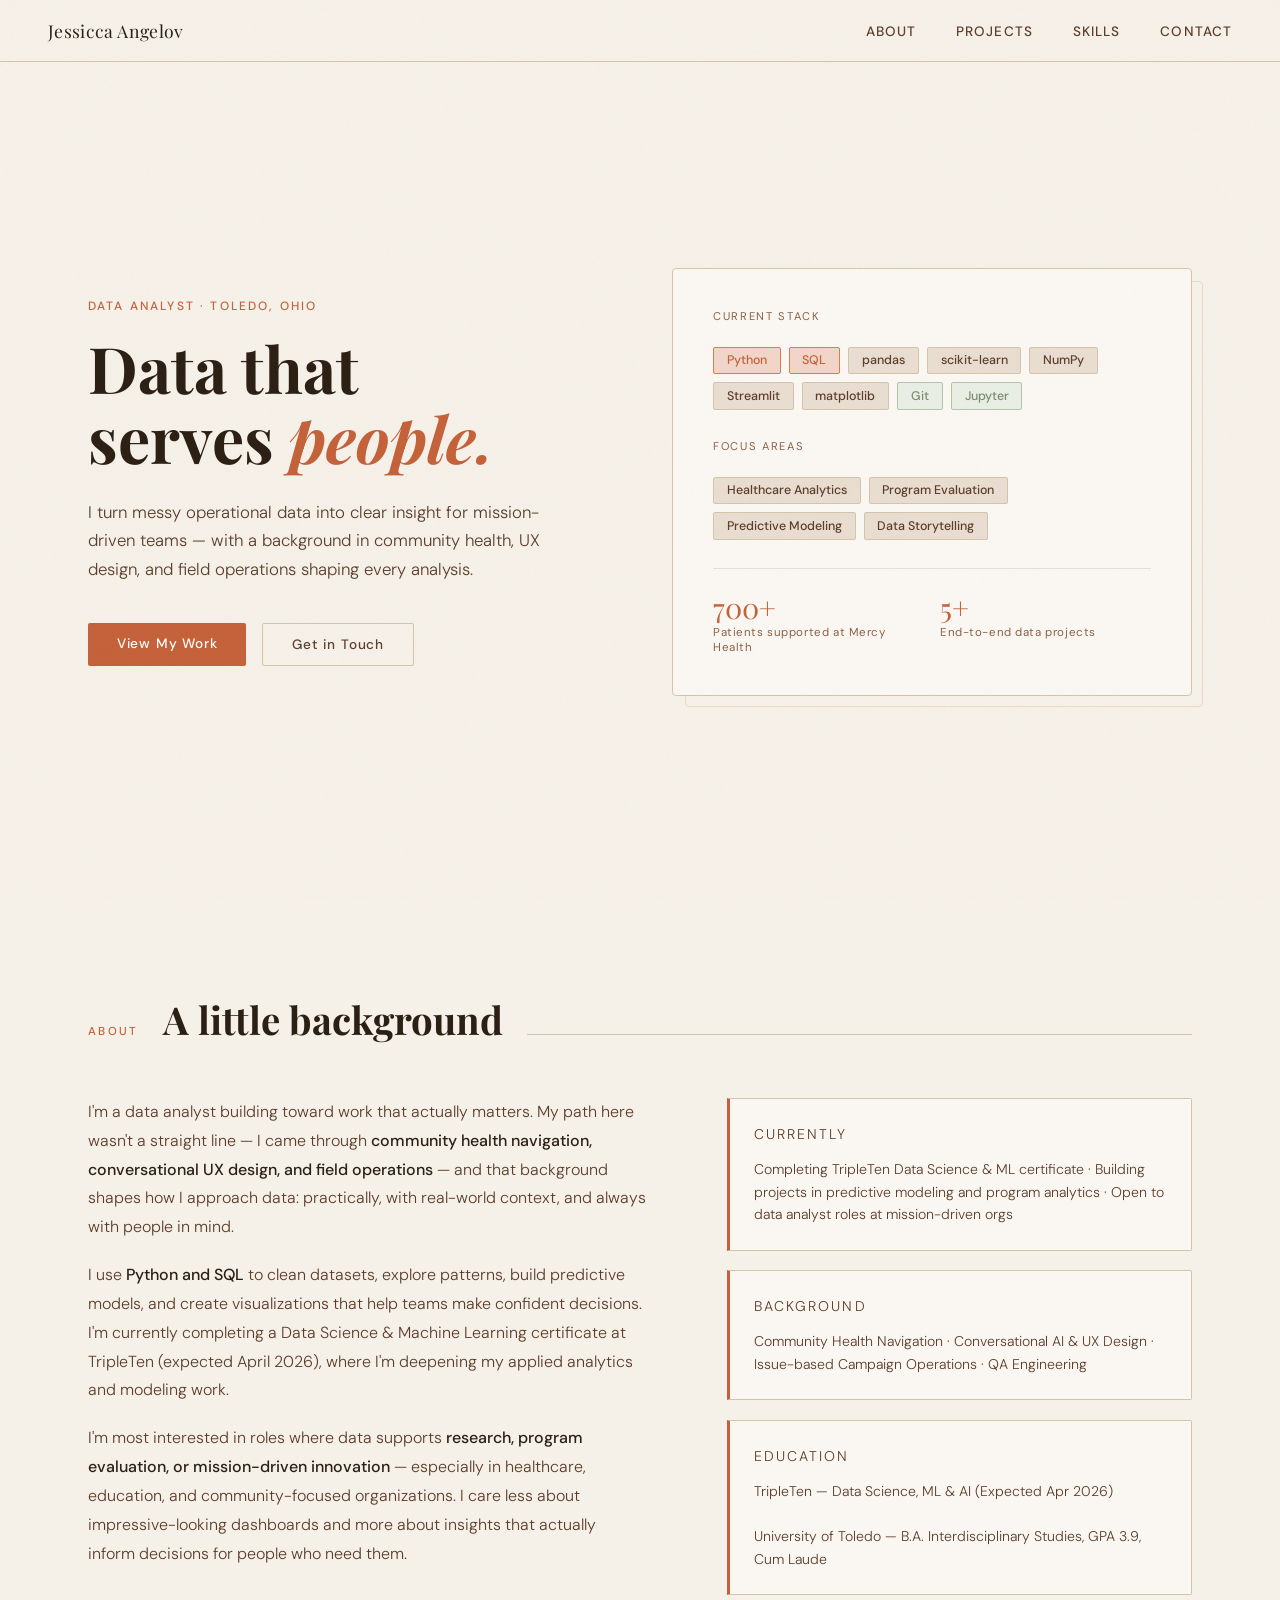
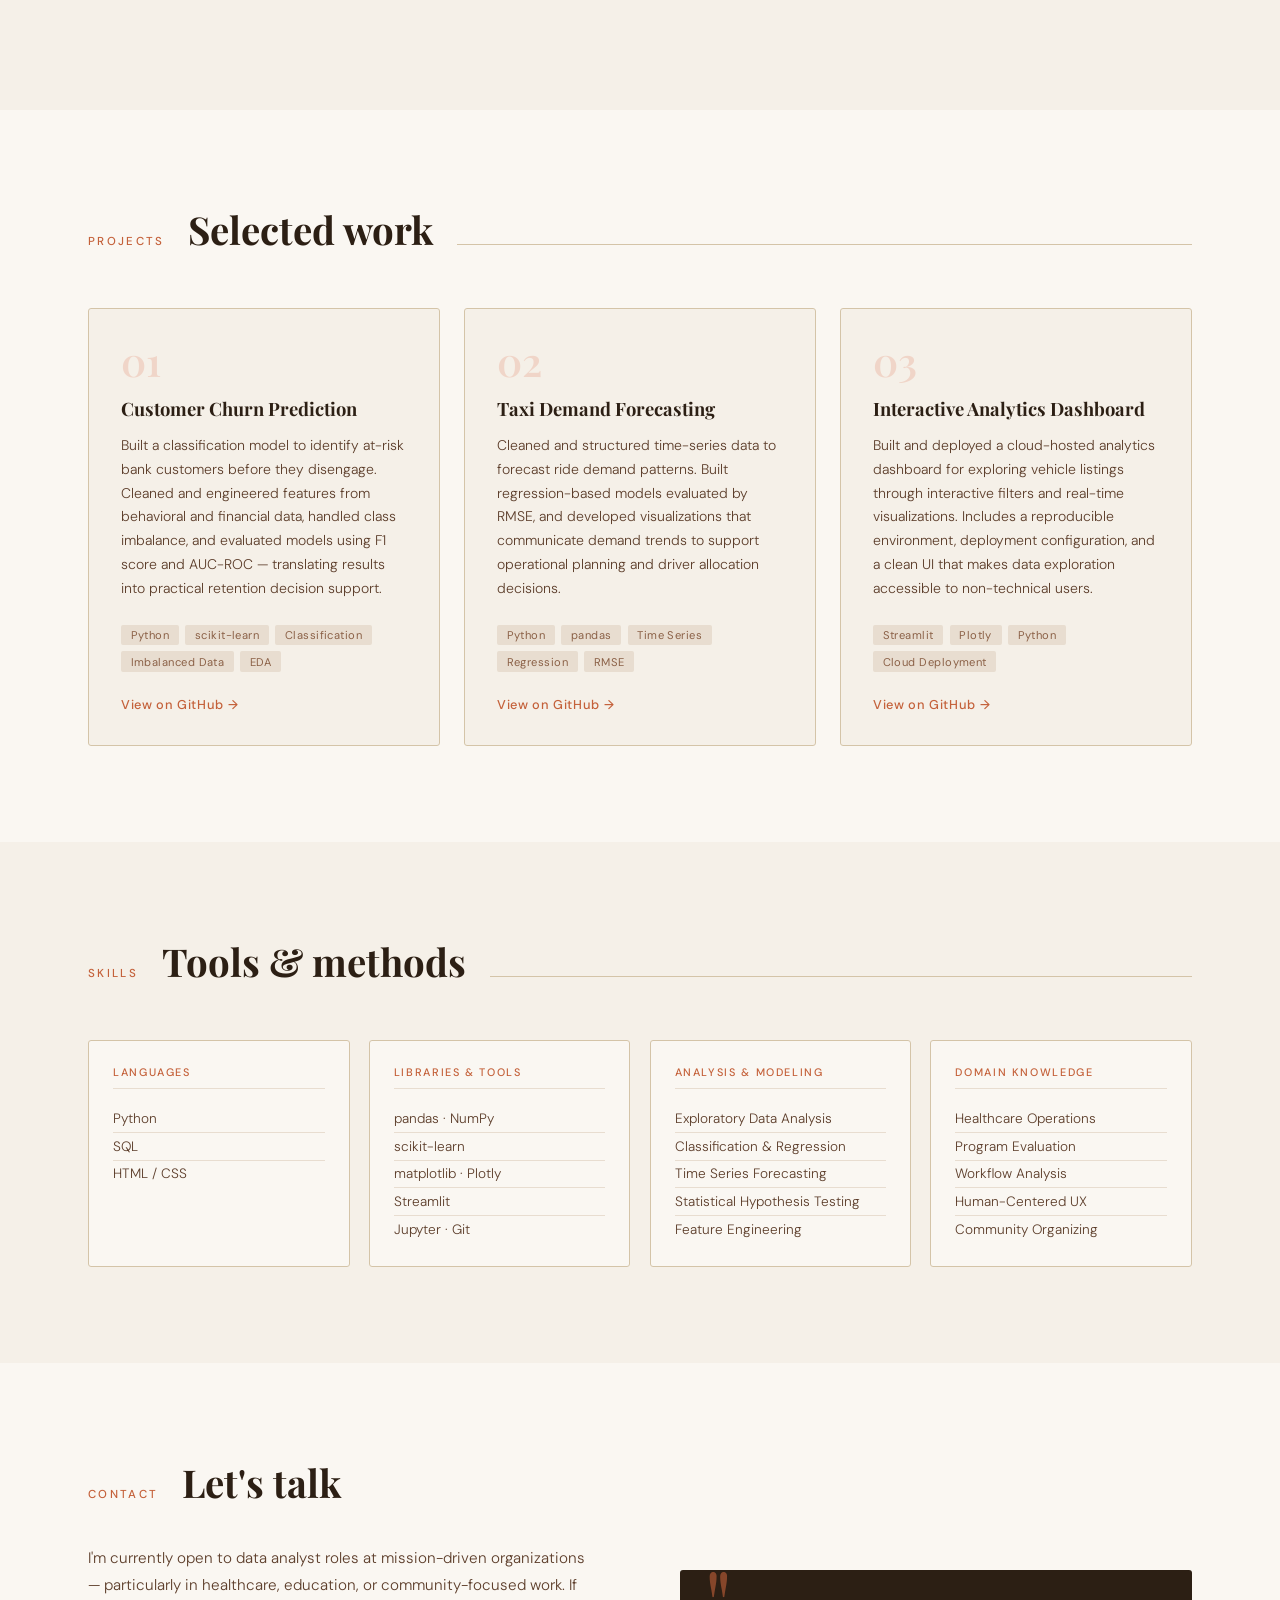
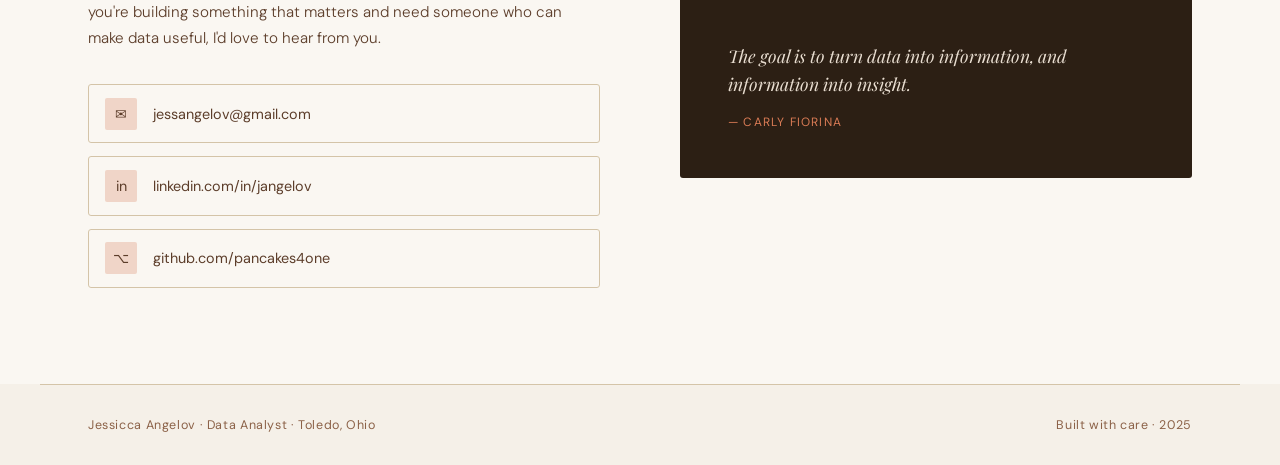
==== commit 18cf5549: "Complete rework of site" ====
--- a/index.html
+++ b/index.html
@@ -1,168 +1,862 @@
-<!doctype html>
+<!DOCTYPE html>
 <html lang="en">
 <head>
-  <meta charset="utf-8" />
-  <meta name="viewport" content="width=device-width,initial-scale=1" />
-  <title>Jessicca Angelov — Portfolio</title>
-
-  <!-- External CSS -->
-  <link rel="stylesheet" href="style.css">
+  <meta charset="UTF-8" />
+  <meta name="viewport" content="width=device-width, initial-scale=1.0"/>
+  <title>Jessicca Angelov — Data Analyst</title>
+  <link rel="preconnect" href="https://fonts.googleapis.com">
+  <link rel="preconnect" href="https://fonts.gstatic.com" crossorigin>
+  <link href="https://fonts.googleapis.com/css2?family=Playfair+Display:ital,wght@0,400;0,600;1,400&family=DM+Sans:wght@300;400;500&display=swap" rel="stylesheet">
+  <style>
+    *, *::before, *::after { box-sizing: border-box; margin: 0; padding: 0; }
+
+    :root {
+      --cream: #F5F0E8;
+      --warm-white: #FAF7F2;
+      --terracotta: #C4613A;
+      --terracotta-light: #D97B55;
+      --terracotta-pale: #F0D5C8;
+      --brown-dark: #2C1F14;
+      --brown-mid: #5C3D2A;
+      --brown-light: #8B6147;
+      --sage: #7A8C6E;
+      --sage-light: #B5C4A8;
+      --sand: #D4C4A8;
+      --sand-light: #E8DDD0;
+    }
+
+    html { scroll-behavior: smooth; }
+
+    body {
+      font-family: 'DM Sans', sans-serif;
+      background-color: var(--cream);
+      color: var(--brown-dark);
+      overflow-x: hidden;
+    }
+
+    /* Grain overlay */
+    body::before {
+      content: '';
+      position: fixed;
+      inset: 0;
+      background-image: url("data:image/svg+xml,%3Csvg viewBox='0 0 256 256' xmlns='http://www.w3.org/2000/svg'%3E%3Cfilter id='noise'%3E%3CfeTurbulence type='fractalNoise' baseFrequency='0.9' numOctaves='4' stitchTiles='stitch'/%3E%3C/filter%3E%3Crect width='100%25' height='100%25' filter='url(%23noise)' opacity='0.04'/%3E%3C/svg%3E");
+      pointer-events: none;
+      z-index: 1000;
+      opacity: 0.4;
+    }
+
+    /* NAV */
+    nav {
+      position: fixed;
+      top: 0; left: 0; right: 0;
+      z-index: 100;
+      padding: 1.2rem 3rem;
+      display: flex;
+      justify-content: space-between;
+      align-items: center;
+      background: rgba(245, 240, 232, 0.88);
+      backdrop-filter: blur(12px);
+      border-bottom: 1px solid var(--sand);
+    }
+
+    .nav-logo {
+      font-family: 'Playfair Display', serif;
+      font-size: 1.1rem;
+      color: var(--brown-dark);
+      letter-spacing: 0.02em;
+    }
+
+    .nav-links {
+      display: flex;
+      gap: 2.5rem;
+      list-style: none;
+    }
+
+    .nav-links a {
+      text-decoration: none;
+      color: var(--brown-mid);
+      font-size: 0.85rem;
+      font-weight: 500;
+      letter-spacing: 0.08em;
+      text-transform: uppercase;
+      transition: color 0.2s;
+    }
+
+    .nav-links a:hover { color: var(--terracotta); }
+
+    /* HERO */
+    .hero {
+      min-height: 100vh;
+      display: grid;
+      grid-template-columns: 1fr 1fr;
+      align-items: center;
+      padding: 8rem 3rem 4rem;
+      gap: 4rem;
+      max-width: 1200px;
+      margin: 0 auto;
+    }
+
+    .hero-text { animation: fadeUp 0.8s ease both; }
+
+    .hero-eyebrow {
+      font-size: 0.75rem;
+      font-weight: 500;
+      letter-spacing: 0.18em;
+      text-transform: uppercase;
+      color: var(--terracotta);
+      margin-bottom: 1.2rem;
+    }
+
+    .hero-name {
+      font-family: 'Playfair Display', serif;
+      font-size: clamp(3rem, 5vw, 4.5rem);
+      line-height: 1.1;
+      color: var(--brown-dark);
+      margin-bottom: 1.5rem;
+    }
+
+    .hero-name em {
+      font-style: italic;
+      color: var(--terracotta);
+    }
+
+    .hero-tagline {
+      font-size: 1.05rem;
+      font-weight: 300;
+      line-height: 1.7;
+      color: var(--brown-mid);
+      max-width: 480px;
+      margin-bottom: 2.5rem;
+    }
+
+    .hero-cta {
+      display: flex;
+      gap: 1rem;
+      flex-wrap: wrap;
+    }
+
+    .btn-primary {
+      display: inline-block;
+      padding: 0.75rem 1.8rem;
+      background: var(--terracotta);
+      color: white;
+      text-decoration: none;
+      font-size: 0.85rem;
+      font-weight: 500;
+      letter-spacing: 0.06em;
+      border-radius: 2px;
+      transition: background 0.2s, transform 0.2s;
+    }
+
+    .btn-primary:hover {
+      background: var(--brown-mid);
+      transform: translateY(-1px);
+    }
+
+    .btn-secondary {
+      display: inline-block;
+      padding: 0.75rem 1.8rem;
+      border: 1.5px solid var(--sand);
+      color: var(--brown-mid);
+      text-decoration: none;
+      font-size: 0.85rem;
+      font-weight: 500;
+      letter-spacing: 0.06em;
+      border-radius: 2px;
+      transition: border-color 0.2s, color 0.2s;
+    }
+
+    .btn-secondary:hover {
+      border-color: var(--terracotta);
+      color: var(--terracotta);
+    }
+
+    .hero-visual {
+      animation: fadeUp 0.8s 0.2s ease both;
+      position: relative;
+    }
+
+    .hero-card {
+      background: var(--warm-white);
+      border: 1px solid var(--sand);
+      border-radius: 4px;
+      padding: 2.5rem;
+      position: relative;
+    }
+
+    .hero-card::before {
+      content: '';
+      position: absolute;
+      top: 12px; left: 12px; right: -12px; bottom: -12px;
+      border: 1px solid var(--terracotta-pale);
+      border-radius: 4px;
+      z-index: -1;
+    }
+
+    .card-label {
+      font-size: 0.7rem;
+      letter-spacing: 0.15em;
+      text-transform: uppercase;
+      color: var(--brown-light);
+      margin-bottom: 1.5rem;
+    }
+
+    .stack-row {
+      display: flex;
+      flex-wrap: wrap;
+      gap: 0.5rem;
+      margin-bottom: 1.8rem;
+    }
+
+    .tag {
+      padding: 0.3rem 0.8rem;
+      background: var(--sand-light);
+      color: var(--brown-mid);
+      font-size: 0.78rem;
+      font-weight: 500;
+      border-radius: 2px;
+      border: 1px solid var(--sand);
+    }
+
+    .tag.accent {
+      background: var(--terracotta-pale);
+      border-color: var(--terracotta-light);
+      color: var(--terracotta);
+    }
+
+    .tag.sage {
+      background: #E8EEE4;
+      border-color: var(--sage-light);
+      color: var(--sage);
+    }
+
+    .stat-row {
+      display: grid;
+      grid-template-columns: 1fr 1fr;
+      gap: 1rem;
+      padding-top: 1.5rem;
+      border-top: 1px solid var(--sand-light);
+    }
+
+    .stat { }
+    .stat-num {
+      font-family: 'Playfair Display', serif;
+      font-size: 1.8rem;
+      color: var(--terracotta);
+      line-height: 1;
+      margin-bottom: 0.2rem;
+    }
+    .stat-label {
+      font-size: 0.72rem;
+      color: var(--brown-light);
+      letter-spacing: 0.05em;
+    }
+
+    /* SECTION SHARED */
+    section {
+      padding: 6rem 3rem;
+      max-width: 1200px;
+      margin: 0 auto;
+    }
+
+    .section-header {
+      display: flex;
+      align-items: baseline;
+      gap: 1.5rem;
+      margin-bottom: 3.5rem;
+    }
+
+    .section-eyebrow {
+      font-size: 0.72rem;
+      letter-spacing: 0.2em;
+      text-transform: uppercase;
+      color: var(--terracotta);
+      font-weight: 500;
+      white-space: nowrap;
+    }
+
+    .section-title {
+      font-family: 'Playfair Display', serif;
+      font-size: clamp(1.8rem, 3vw, 2.4rem);
+      color: var(--brown-dark);
+      line-height: 1.2;
+    }
+
+    .section-rule {
+      flex: 1;
+      height: 1px;
+      background: var(--sand);
+    }
+
+    /* ABOUT */
+    .about-grid {
+      display: grid;
+      grid-template-columns: 1.2fr 1fr;
+      gap: 5rem;
+      align-items: start;
+    }
+
+    .about-text p {
+      font-size: 1rem;
+      line-height: 1.8;
+      color: var(--brown-mid);
+      margin-bottom: 1.2rem;
+      font-weight: 300;
+    }
+
+    .about-text p strong {
+      color: var(--brown-dark);
+      font-weight: 500;
+    }
+
+    .about-sidebar {}
+
+    .sidebar-block {
+      background: var(--warm-white);
+      border: 1px solid var(--sand);
+      border-left: 3px solid var(--terracotta);
+      padding: 1.5rem;
+      margin-bottom: 1.2rem;
+      border-radius: 0 2px 2px 0;
+    }
+
+    .sidebar-block-label {
+      font-size: 0.68rem;
+      letter-spacing: 0.15em;
+      text-transform: uppercase;
+      color: var(--terracotta);
+      font-weight: 500;
+      margin-bottom: 0.8rem;
+    }
+
+    .sidebar-block p {
+      font-size: 0.88rem;
+      color: var(--brown-mid);
+      line-height: 1.6;
+      font-weight: 300;
+    }
+
+    /* PROJECTS */
+    #projects { background: var(--warm-white); max-width: 100%; padding: 6rem 0; }
+    #projects .inner { max-width: 1200px; margin: 0 auto; padding: 0 3rem; }
+
+    .projects-grid {
+      display: grid;
+      grid-template-columns: repeat(3, 1fr);
+      gap: 1.5rem;
+    }
+
+    .project-card {
+      background: var(--cream);
+      border: 1px solid var(--sand);
+      border-radius: 3px;
+      padding: 2rem;
+      display: flex;
+      flex-direction: column;
+      transition: transform 0.25s, box-shadow 0.25s;
+      position: relative;
+      overflow: hidden;
+    }
+
+    .project-card::after {
+      content: '';
+      position: absolute;
+      bottom: 0; left: 0; right: 0;
+      height: 3px;
+      background: var(--terracotta);
+      transform: scaleX(0);
+      transform-origin: left;
+      transition: transform 0.3s ease;
+    }
+
+    .project-card:hover {
+      transform: translateY(-4px);
+      box-shadow: 0 12px 32px rgba(44, 31, 20, 0.08);
+    }
+
+    .project-card:hover::after { transform: scaleX(1); }
+
+    .project-num {
+      font-family: 'Playfair Display', serif;
+      font-size: 2.5rem;
+      color: var(--terracotta-pale);
+      line-height: 1;
+      margin-bottom: 1rem;
+      font-weight: 600;
+    }
+
+    .project-title {
+      font-family: 'Playfair Display', serif;
+      font-size: 1.15rem;
+      color: var(--brown-dark);
+      margin-bottom: 0.8rem;
+      line-height: 1.3;
+    }
+
+    .project-desc {
+      font-size: 0.875rem;
+      color: var(--brown-mid);
+      line-height: 1.7;
+      font-weight: 300;
+      flex: 1;
+      margin-bottom: 1.5rem;
+    }
+
+    .project-tags {
+      display: flex;
+      flex-wrap: wrap;
+      gap: 0.4rem;
+      margin-bottom: 1.5rem;
+    }
+
+    .project-tag {
+      font-size: 0.7rem;
+      padding: 0.2rem 0.6rem;
+      background: var(--sand-light);
+      color: var(--brown-light);
+      border-radius: 2px;
+      letter-spacing: 0.04em;
+    }
+
+    .project-link {
+      display: inline-flex;
+      align-items: center;
+      gap: 0.4rem;
+      font-size: 0.8rem;
+      font-weight: 500;
+      color: var(--terracotta);
+      text-decoration: none;
+      letter-spacing: 0.05em;
+      margin-top: auto;
+      transition: gap 0.2s;
+    }
+
+    .project-link:hover { gap: 0.7rem; }
+
+    /* SKILLS */
+    .skills-grid {
+      display: grid;
+      grid-template-columns: repeat(4, 1fr);
+      gap: 1.2rem;
+    }
+
+    .skill-group {
+      background: var(--warm-white);
+      border: 1px solid var(--sand);
+      padding: 1.5rem;
+      border-radius: 3px;
+    }
+
+    .skill-group-title {
+      font-size: 0.68rem;
+      letter-spacing: 0.15em;
+      text-transform: uppercase;
+      color: var(--terracotta);
+      font-weight: 500;
+      margin-bottom: 1rem;
+      padding-bottom: 0.6rem;
+      border-bottom: 1px solid var(--sand-light);
+    }
+
+    .skill-list {
+      list-style: none;
+    }
+
+    .skill-list li {
+      font-size: 0.85rem;
+      color: var(--brown-mid);
+      padding: 0.3rem 0;
+      font-weight: 300;
+      border-bottom: 1px solid var(--sand-light);
+    }
+
+    .skill-list li:last-child { border-bottom: none; }
+
+    /* CONTACT */
+    .contact-inner {
+      display: grid;
+      grid-template-columns: 1fr 1fr;
+      gap: 5rem;
+      align-items: center;
+    }
+
+    .contact-text .section-title { margin-bottom: 1rem; }
+
+    .contact-text p {
+      font-size: 0.95rem;
+      color: var(--brown-mid);
+      line-height: 1.75;
+      font-weight: 300;
+      margin-bottom: 2rem;
+    }
+
+    .contact-links {
+      display: flex;
+      flex-direction: column;
+      gap: 0.8rem;
+    }
+
+    .contact-link {
+      display: flex;
+      align-items: center;
+      gap: 1rem;
+      text-decoration: none;
+      color: var(--brown-mid);
+      font-size: 0.9rem;
+      padding: 0.8rem 1rem;
+      background: var(--warm-white);
+      border: 1px solid var(--sand);
+      border-radius: 3px;
+      transition: border-color 0.2s, color 0.2s;
+    }
+
+    .contact-link:hover {
+      border-color: var(--terracotta);
+      color: var(--terracotta);
+    }
+
+    .contact-link-icon {
+      width: 32px;
+      height: 32px;
+      background: var(--terracotta-pale);
+      border-radius: 2px;
+      display: flex;
+      align-items: center;
+      justify-content: center;
+      font-size: 0.9rem;
+      flex-shrink: 0;
+    }
+
+    .contact-quote {
+      background: var(--brown-dark);
+      color: var(--cream);
+      padding: 3rem;
+      border-radius: 3px;
+      position: relative;
+    }
+
+    .contact-quote::before {
+      content: '"';
+      font-family: 'Playfair Display', serif;
+      font-size: 6rem;
+      color: var(--terracotta);
+      position: absolute;
+      top: -1rem;
+      left: 1.5rem;
+      line-height: 1;
+      opacity: 0.6;
+    }
+
+    .contact-quote p {
+      font-family: 'Playfair Display', serif;
+      font-size: 1.1rem;
+      font-style: italic;
+      line-height: 1.6;
+      color: var(--sand-light);
+      margin-top: 1.5rem;
+    }
+
+    .contact-quote cite {
+      display: block;
+      margin-top: 1rem;
+      font-size: 0.75rem;
+      font-style: normal;
+      letter-spacing: 0.1em;
+      text-transform: uppercase;
+      color: var(--terracotta-light);
+    }
+
+    /* FOOTER */
+    footer {
+      border-top: 1px solid var(--sand);
+      padding: 2rem 3rem;
+      display: flex;
+      justify-content: space-between;
+      align-items: center;
+      max-width: 1200px;
+      margin: 0 auto;
+    }
+
+    footer p {
+      font-size: 0.78rem;
+      color: var(--brown-light);
+      letter-spacing: 0.05em;
+    }
+
+    /* ANIMATIONS */
+    @keyframes fadeUp {
+      from { opacity: 0; transform: translateY(24px); }
+      to { opacity: 1; transform: translateY(0); }
+    }
+
+    .reveal {
+      opacity: 0;
+      transform: translateY(20px);
+      transition: opacity 0.6s ease, transform 0.6s ease;
+    }
+
+    .reveal.visible {
+      opacity: 1;
+      transform: translateY(0);
+    }
+
+    /* RESPONSIVE */
+    @media (max-width: 900px) {
+      .hero { grid-template-columns: 1fr; padding-top: 6rem; }
+      .hero-visual { display: none; }
+      .about-grid { grid-template-columns: 1fr; gap: 2.5rem; }
+      .projects-grid { grid-template-columns: 1fr; }
+      .skills-grid { grid-template-columns: 1fr 1fr; }
+      .contact-inner { grid-template-columns: 1fr; gap: 2.5rem; }
+      nav { padding: 1rem 1.5rem; }
+      .nav-links { gap: 1.5rem; }
+      section { padding: 4rem 1.5rem; }
+    }
+  </style>
 </head>
-
 <body>
 
-<div class="container">
+  <nav>
+    <div class="nav-logo">Jessicca Angelov</div>
+    <ul class="nav-links">
+      <li><a href="#about">About</a></li>
+      <li><a href="#projects">Projects</a></li>
+      <li><a href="#skills">Skills</a></li>
+      <li><a href="#contact">Contact</a></li>
+    </ul>
+  </nav>
 
   <!-- HERO -->
-  <section class="card hero">
-    <h1>Hi, I'm Jessicca</h1>
-    <p>I build data-driven solutions and tell stories with data. I work with machine learning, statistics, and visualizations to turn raw data into actionable insights.</p>
-  </section>
+  <div class="hero">
+    <div class="hero-text">
+      <p class="hero-eyebrow">Data Analyst · Toledo, Ohio</p>
+      <h1 class="hero-name">Data that<br>serves <em>people.</em></h1>
+      <p class="hero-tagline">I turn messy operational data into clear insight for mission-driven teams — with a background in community health, UX design, and field operations shaping every analysis.</p>
+      <div class="hero-cta">
+        <a href="#projects" class="btn-primary">View My Work</a>
+        <a href="#contact" class="btn-secondary">Get in Touch</a>
+      </div>
+    </div>
+    <div class="hero-visual">
+      <div class="hero-card">
+        <p class="card-label">Current Stack</p>
+        <div class="stack-row">
+          <span class="tag accent">Python</span>
+          <span class="tag accent">SQL</span>
+          <span class="tag">pandas</span>
+          <span class="tag">scikit-learn</span>
+          <span class="tag">NumPy</span>
+          <span class="tag">Streamlit</span>
+          <span class="tag">matplotlib</span>
+          <span class="tag sage">Git</span>
+          <span class="tag sage">Jupyter</span>
+        </div>
+        <p class="card-label">Focus Areas</p>
+        <div class="stack-row">
+          <span class="tag">Healthcare Analytics</span>
+          <span class="tag">Program Evaluation</span>
+          <span class="tag">Predictive Modeling</span>
+          <span class="tag">Data Storytelling</span>
+        </div>
+        <div class="stat-row">
+          <div class="stat">
+            <div class="stat-num">700+</div>
+            <div class="stat-label">Patients supported at Mercy Health</div>
+          </div>
+          <div class="stat">
+            <div class="stat-num">5+</div>
+            <div class="stat-label">End-to-end data projects</div>
+          </div>
+        </div>
+      </div>
+    </div>
+  </div>
 
   <!-- ABOUT -->
-  <section class="card">
-    <h2>About Me</h2>
-    <p>I specialize in statistical analysis, machine learning, and data storytelling, with a focus on translating complex data into meaningful insights. Before transitioning into data, I worked in nonprofit program support and healthcare community services, where I learned how to analyze problems with empathy, clarity, and a mission-driven mindset.</p>
-
-    <p>I'm especially interested in using data to support social impact, population health, and human-centered AI. My strengths include structured documentation, thoughtful analysis, and translating complex findings into insights that help teams make ethical, evidence-based decisions.</p>
-  </section>
-
-  <!-- SKILLS -->
-  <section class="card">
-    <h2>Skills</h2>
-    <div class="skills">
-      <div class="skill-pill">Python</div>
-      <div class="skill-pill">Pandas</div>
-      <div class="skill-pill">NumPy</div>
-      <div class="skill-pill">scikit-learn</div>
-      <div class="skill-pill">TensorFlow</div>
-      <div class="skill-pill">PyTorch</div>
-      <div class="skill-pill">SQL</div>
-      <div class="skill-pill">Data Visualization</div>
-      <div class="skill-pill">Statistics</div>
-      <div class="skill-pill">Experiment Design</div>
-      <div class="skill-pill">Model Deployment</div>
+  <section id="about">
+    <div class="section-header reveal">
+      <span class="section-eyebrow">About</span>
+      <h2 class="section-title">A little background</h2>
+      <div class="section-rule"></div>
+    </div>
+    <div class="about-grid">
+      <div class="about-text reveal">
+        <p>I'm a data analyst building toward work that actually matters. My path here wasn't a straight line — I came through <strong>community health navigation, conversational UX design, and field operations</strong> — and that background shapes how I approach data: practically, with real-world context, and always with people in mind.</p>
+        <p>I use <strong>Python and SQL</strong> to clean datasets, explore patterns, build predictive models, and create visualizations that help teams make confident decisions. I'm currently completing a Data Science & Machine Learning certificate at TripleTen (expected April 2026), where I'm deepening my applied analytics and modeling work.</p>
+        <p>I'm most interested in roles where data supports <strong>research, program evaluation, or mission-driven innovation</strong> — especially in healthcare, education, and community-focused organizations. I care less about impressive-looking dashboards and more about insights that actually inform decisions for people who need them.</p>
+      </div>
+      <div class="about-sidebar reveal">
+        <div class="sidebar-block">
+          <p class="sidebar-block-label">Currently</p>
+          <p>Completing TripleTen Data Science & ML certificate · Building projects in predictive modeling and program analytics · Open to data analyst roles at mission-driven orgs</p>
+        </div>
+        <div class="sidebar-block">
+          <p class="sidebar-block-label">Background</p>
+          <p>Community Health Navigation · Conversational AI & UX Design · Issue-based Campaign Operations · QA Engineering</p>
+        </div>
+        <div class="sidebar-block">
+          <p class="sidebar-block-label">Education</p>
+          <p>TripleTen — Data Science, ML & AI (Expected Apr 2026)<br><br>University of Toledo — B.A. Interdisciplinary Studies, GPA 3.9, Cum Laude</p>
+        </div>
+      </div>
     </div>
   </section>
 
-  <!-- STRENGTHS -->
-  <section class="card">
-    <h2>What I Bring to a Team</h2>
-    <ul class="strengths-list">
-      <li>Mission‑driven analysis grounded in real community needs</li>
-      <li>Strong documentation and communication skills</li>
-      <li>Ability to evaluate models for fairness, accuracy, and real‑world impact</li>
-      <li>Experience translating technical results into actionable recommendations</li>
-      <li>A collaborative mindset shaped by nonprofit and healthcare work</li>
-      <li>A commitment to ethical, human‑centered AI practices</li>
-    </ul>
-  </section>
-
   <!-- PROJECTS -->
-  <section class="card">
-  <h2>Projects</h2>
-
-  <div class="projects-grid">
-
-    <!-- Card A — IMDb -->
-    <div class="project-card">
-      <h3>Audience Engagement vs. Ratings (IMDb)</h3>
-      <p>
-        I explored whether the most critically acclaimed shows from TV’s “Golden Age” were also the ones that drew the most audience participation. After cleaning and validating IMDb records, I quantified the relationship between viewer ratings and voting behavior to understand how popularity and perceived quality align.
-      </p>
-      <p class="tech-stack">Python · pandas · EDA · Data Cleaning</p>
-      <a class="btn" href="https://github.com/pancakes4one/Data_Projects_TripleTen" target="_blank">View Project</a>
-    </div>
-
-    <!-- Card B — Instacart -->
-    <div class="project-card">
-      <h3>Grocery Shopping Behavior Insights (Instacart)</h3>
-      <p>
-        I analyzed millions of Instacart orders to uncover when customers shop, how their reorder habits evolve, and which products drive long‑term engagement. By combining multiple relational tables, I surfaced patterns that help explain customer behavior across time and product categories.
-      </p>
-      <p class="tech-stack">Python · pandas · Data Wrangling · Visualization</p>
-      <a class="btn" href="https://github.com/pancakes4one/Data_Projects_TripleTen" target="_blank">View Project</a>
-    </div>
-
-    <!-- Card C — Telecom -->
-    <div class="project-card">
-      <h3>Revenue Optimization: Telecom Plan Profitability</h3>
-      <p>
-        I modeled customer revenue under two competing pricing plans to determine which structure generated stronger financial performance. Using statistical testing and business metrics, I evaluated whether observed differences were meaningful and provided a recommendation to guide plan strategy and budget decisions.
-      </p>
-      <p class="tech-stack">Python · pandas · Hypothesis Testing · Business Metrics</p>
-      <a class="btn" href="https://github.com/pancakes4one/Data_Projects_TripleTen" target="_blank">View Project</a>
-    </div>
-
-    <!-- Card D — Web App -->
-    <div class="project-card">
-      <h3>Deployed Interactive Analytics Dashboard (Streamlit)</h3>
-      <p>
-        I built and deployed a cloud‑hosted analytics dashboard for exploring vehicle listings through interactive filters and visualizations. The project includes a reproducible environment, deployment configuration, and a clean UI that supports real‑time data exploration.
-      </p>
-      <p class="tech-stack">Streamlit · Plotly · Python · Cloud Deployment</p>
-      <a class="btn" href="https://github.com/pancakes4one/Data_Projects_TripleTen" target="_blank">View Project</a>
-    </div>
-
-  </div>
-</section>
-
-  <!-- CONTACT -->
-  <section class="card">
-    <h2>Get in Touch</h2>
-
-    <div class="social-links" style="">
-
-      <!-- Email -->
-      <a class="icon-btn" href="mailto:iamjessicca@gmail.com">
-        <svg viewBox="0 0 24 24">
-          <path d="M20 4H4c-1.1 0-2 .9-2 2v12c0 1.1.9 2 
-          2 2h16c1.1 0 2-.9 2-2V6c0-1.1-.9-2-2-2zm0 
-          4-8 5-8-5V6l8 5 8-5v2z"/>
-        </svg>
-      </a>
-
-      <!-- LinkedIn -->
-      <a class="icon-btn" href="https://www.linkedin.com/in/jangelov/" target="_blank" rel="noopener">
-        <svg viewBox="0 0 24 24">
-          <path d="M4.98 3.5C4.98 4.88 3.86 6 
-          2.5 6S0 4.88 0 3.5 1.12 1 2.5 
-          1s2.48 1.12 2.48 2.5zM.5 8h4v16h-4V8zm7.5 
-          0h3.8v2.2h.1c.5-1 1.7-2.2 
-          3.6-2.2 3.8 0 4.5 2.5 4.5 
-          5.8V24h-4v-7.7c0-1.8 0-4.1-2.5-4.1s-2.9 
-          2-2.9 4V24h-4V8z"/>
-        </svg>
-      </a>
-
-      <!-- GitHub -->
-      <a class="icon-btn" href="https://github.com/pancakes4one" target="_blank" rel="noopener">
-        <svg viewBox="0 0 24 24">
-          <path d="M12 .5C5.65.5.5 5.65.5 
-          12c0 5.1 3.3 9.4 7.9 10.9.6.1.8-.3.8-.6v-2c-3.2.7-3.9-1.4-3.9-1.4-.5-1.2-1.2-1.6-1.2-1.6-1-.7.1-.7.1-.7 
-          1.1.1 1.7 1.1 1.7 1.1 1 .1.6 1.8 2.6 
-          2.3.2-.8.4-1.3.7-1.6-2.6-.3-5.3-1.3-5.3-5.9 
-          0-1.3.5-2.4 1.2-3.3-.1-.3-.5-1.5.1-3.1 
-          0 0 1-.3 3.3 1.2a11.3 11.3 0 0 1 6 
-          0c2.3-1.5 3.3-1.2 3.3-1.2.6 1.6.2 2.8.1 
-          3.1.8.9 1.2 2 1.2 3.3 0 4.6-2.7 5.6-5.3 
-          5.9.4.4.8 1.1.8 2.2v3.2c0 .3.2.7.8.6A10.9 
-          10.9 0 0 0 23.5 12C23.5 5.65 18.35.5 12 .5z"/>
-        </svg>
-      </a>
-
+  <section id="projects">
+    <div class="inner">
+      <div class="section-header reveal">
+        <span class="section-eyebrow">Projects</span>
+        <h2 class="section-title">Selected work</h2>
+        <div class="section-rule"></div>
+      </div>
+      <div class="projects-grid">
+
+        <div class="project-card reveal">
+          <div class="project-num">01</div>
+          <h3 class="project-title">Customer Churn Prediction</h3>
+          <p class="project-desc">Built a classification model to identify at-risk bank customers before they disengage. Cleaned and engineered features from behavioral and financial data, handled class imbalance, and evaluated models using F1 score and AUC-ROC — translating results into practical retention decision support.</p>
+          <div class="project-tags">
+            <span class="project-tag">Python</span>
+            <span class="project-tag">scikit-learn</span>
+            <span class="project-tag">Classification</span>
+            <span class="project-tag">Imbalanced Data</span>
+            <span class="project-tag">EDA</span>
+          </div>
+          <a href="https://github.com/pancakes4one/Data_Projects_TripleTen" class="project-link">View on GitHub →</a>
+        </div>
+
+        <div class="project-card reveal">
+          <div class="project-num">02</div>
+          <h3 class="project-title">Taxi Demand Forecasting</h3>
+          <p class="project-desc">Cleaned and structured time-series data to forecast ride demand patterns. Built regression-based models evaluated by RMSE, and developed visualizations that communicate demand trends to support operational planning and driver allocation decisions.</p>
+          <div class="project-tags">
+            <span class="project-tag">Python</span>
+            <span class="project-tag">pandas</span>
+            <span class="project-tag">Time Series</span>
+            <span class="project-tag">Regression</span>
+            <span class="project-tag">RMSE</span>
+          </div>
+          <a href="https://github.com/pancakes4one/Data_Projects_TripleTen" class="project-link">View on GitHub →</a>
+        </div>
+
+        <div class="project-card reveal">
+          <div class="project-num">03</div>
+          <h3 class="project-title">Interactive Analytics Dashboard</h3>
+          <p class="project-desc">Built and deployed a cloud-hosted analytics dashboard for exploring vehicle listings through interactive filters and real-time visualizations. Includes a reproducible environment, deployment configuration, and a clean UI that makes data exploration accessible to non-technical users.</p>
+          <div class="project-tags">
+            <span class="project-tag">Streamlit</span>
+            <span class="project-tag">Plotly</span>
+            <span class="project-tag">Python</span>
+            <span class="project-tag">Cloud Deployment</span>
+          </div>
+          <a href="https://github.com/pancakes4one/Data_Projects_TripleTen" class="project-link">View on GitHub →</a>
+        </div>
+
+      </div>
     </div>
   </section>
 
-</div>
-
-<footer>
-  © <span id="year"></span> Jessicca Angelov
-</footer>
-
-<script>
-  document.getElementById('year').textContent = new Date().getFullYear();
-</script>
+  <!-- SKILLS -->
+  <section id="skills">
+    <div class="section-header reveal">
+      <span class="section-eyebrow">Skills</span>
+      <h2 class="section-title">Tools & methods</h2>
+      <div class="section-rule"></div>
+    </div>
+    <div class="skills-grid">
+      <div class="skill-group reveal">
+        <p class="skill-group-title">Languages</p>
+        <ul class="skill-list">
+          <li>Python</li>
+          <li>SQL</li>
+          <li>HTML / CSS</li>
+        </ul>
+      </div>
+      <div class="skill-group reveal">
+        <p class="skill-group-title">Libraries & Tools</p>
+        <ul class="skill-list">
+          <li>pandas · NumPy</li>
+          <li>scikit-learn</li>
+          <li>matplotlib · Plotly</li>
+          <li>Streamlit</li>
+          <li>Jupyter · Git</li>
+        </ul>
+      </div>
+      <div class="skill-group reveal">
+        <p class="skill-group-title">Analysis & Modeling</p>
+        <ul class="skill-list">
+          <li>Exploratory Data Analysis</li>
+          <li>Classification & Regression</li>
+          <li>Time Series Forecasting</li>
+          <li>Statistical Hypothesis Testing</li>
+          <li>Feature Engineering</li>
+        </ul>
+      </div>
+      <div class="skill-group reveal">
+        <p class="skill-group-title">Domain Knowledge</p>
+        <ul class="skill-list">
+          <li>Healthcare Operations</li>
+          <li>Program Evaluation</li>
+          <li>Workflow Analysis</li>
+          <li>Human-Centered UX</li>
+          <li>Community Organizing</li>
+        </ul>
+      </div>
+    </div>
+  </section>
+
+  <!-- CONTACT -->
+  <section id="contact" style="background: var(--warm-white); max-width: 100%; padding: 6rem 0;">
+    <div style="max-width: 1200px; margin: 0 auto; padding: 0 3rem;">
+      <div class="contact-inner">
+        <div class="contact-text reveal">
+          <div class="section-header" style="margin-bottom: 1.5rem;">
+            <span class="section-eyebrow">Contact</span>
+            <h2 class="section-title">Let's talk</h2>
+          </div>
+          <p>I'm currently open to data analyst roles at mission-driven organizations — particularly in healthcare, education, or community-focused work. If you're building something that matters and need someone who can make data useful, I'd love to hear from you.</p>
+          <div class="contact-links">
+            <a href="mailto:jessangelov@gmail.com" class="contact-link">
+              <span class="contact-link-icon">✉</span>
+              jessangelov@gmail.com
+            </a>
+            <a href="https://linkedin.com/in/jangelov" class="contact-link" target="_blank">
+              <span class="contact-link-icon">in</span>
+              linkedin.com/in/jangelov
+            </a>
+            <a href="https://github.com/pancakes4one" class="contact-link" target="_blank">
+              <span class="contact-link-icon">⌥</span>
+              github.com/pancakes4one
+            </a>
+          </div>
+        </div>
+        <div class="contact-quote reveal">
+          <p>The goal is to turn data into information, and information into insight.</p>
+          <cite>— Carly Fiorina</cite>
+        </div>
+      </div>
+    </div>
+  </section>
+
+  <footer>
+    <p>Jessicca Angelov · Data Analyst · Toledo, Ohio</p>
+    <p>Built with care · 2025</p>
+  </footer>
+
+  <script>
+    // Scroll reveal
+    const reveals = document.querySelectorAll('.reveal');
+    const observer = new IntersectionObserver((entries) => {
+      entries.forEach((entry, i) => {
+        if (entry.isIntersecting) {
+          setTimeout(() => entry.target.classList.add('visible'), i * 80);
+          observer.unobserve(entry.target);
+        }
+      });
+    }, { threshold: 0.1 });
+    reveals.forEach(el => observer.observe(el));
+  </script>
 
 </body>
-</html>+</html>
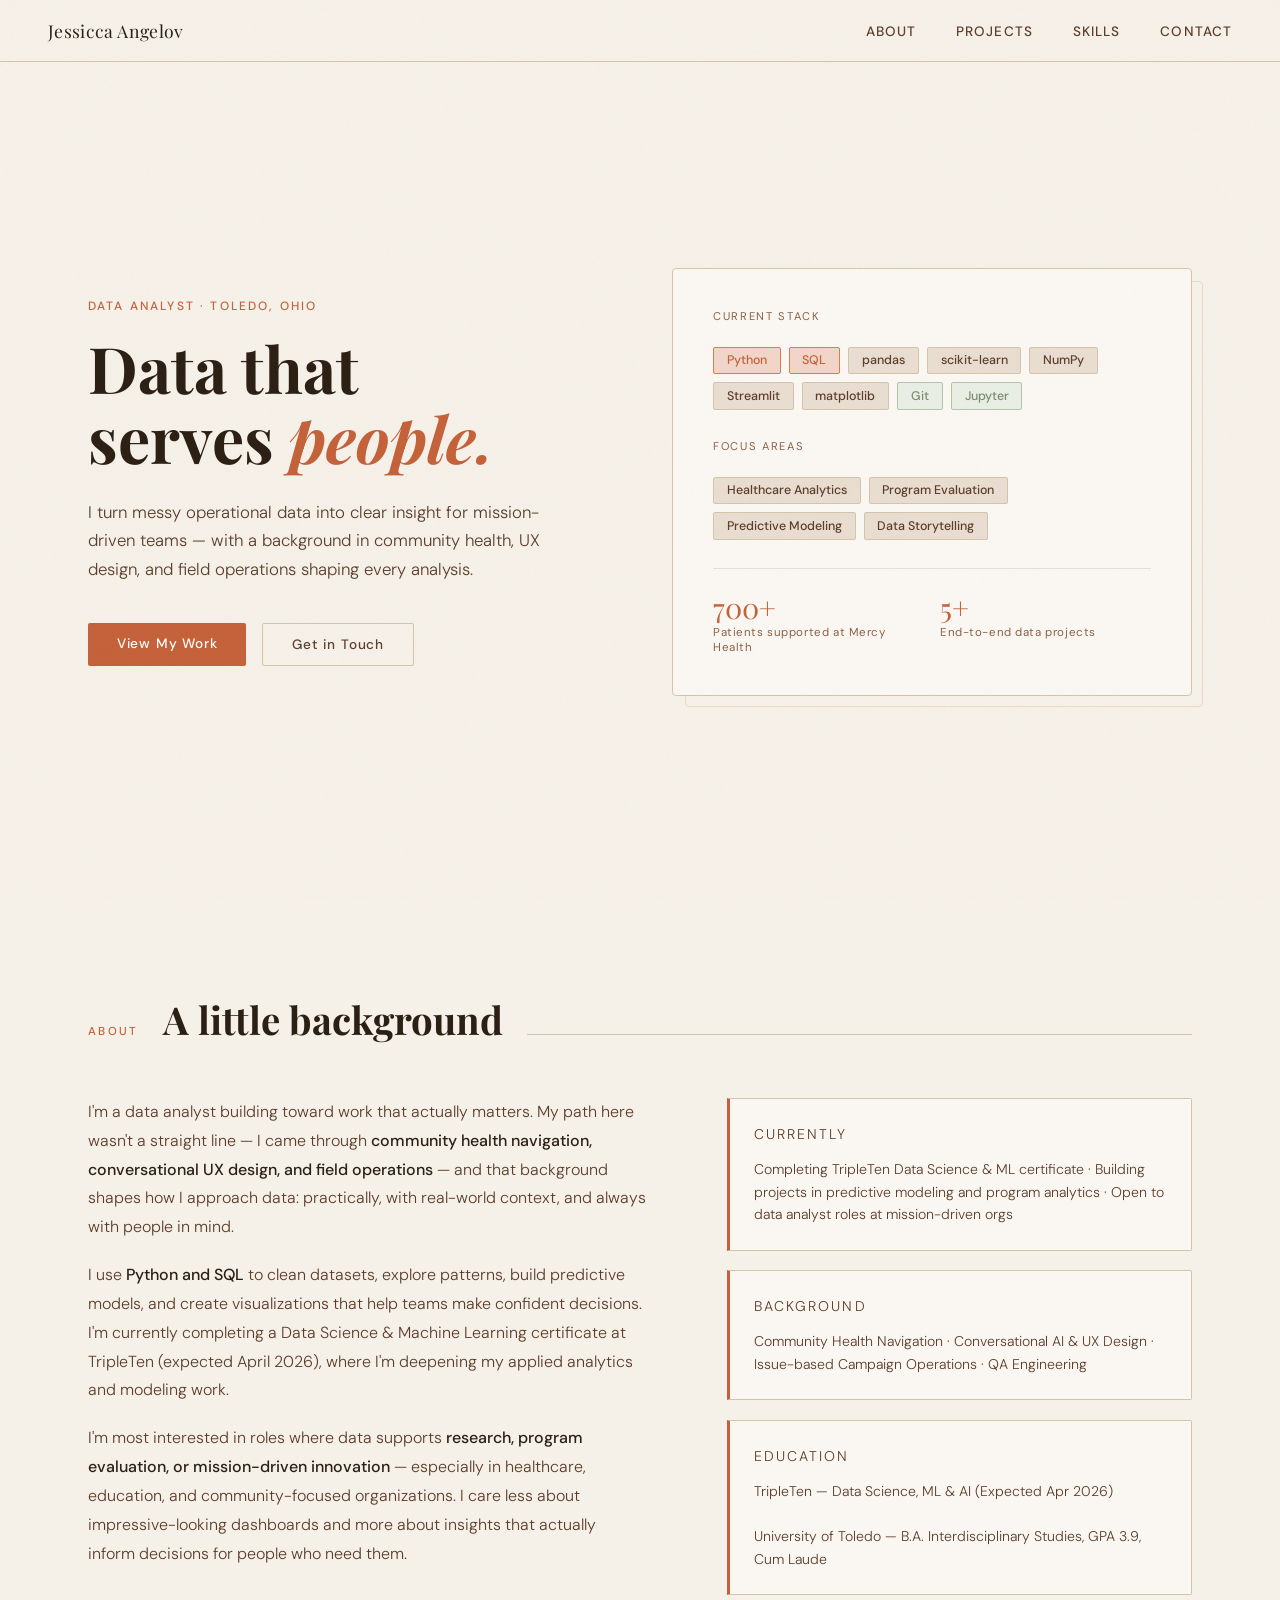
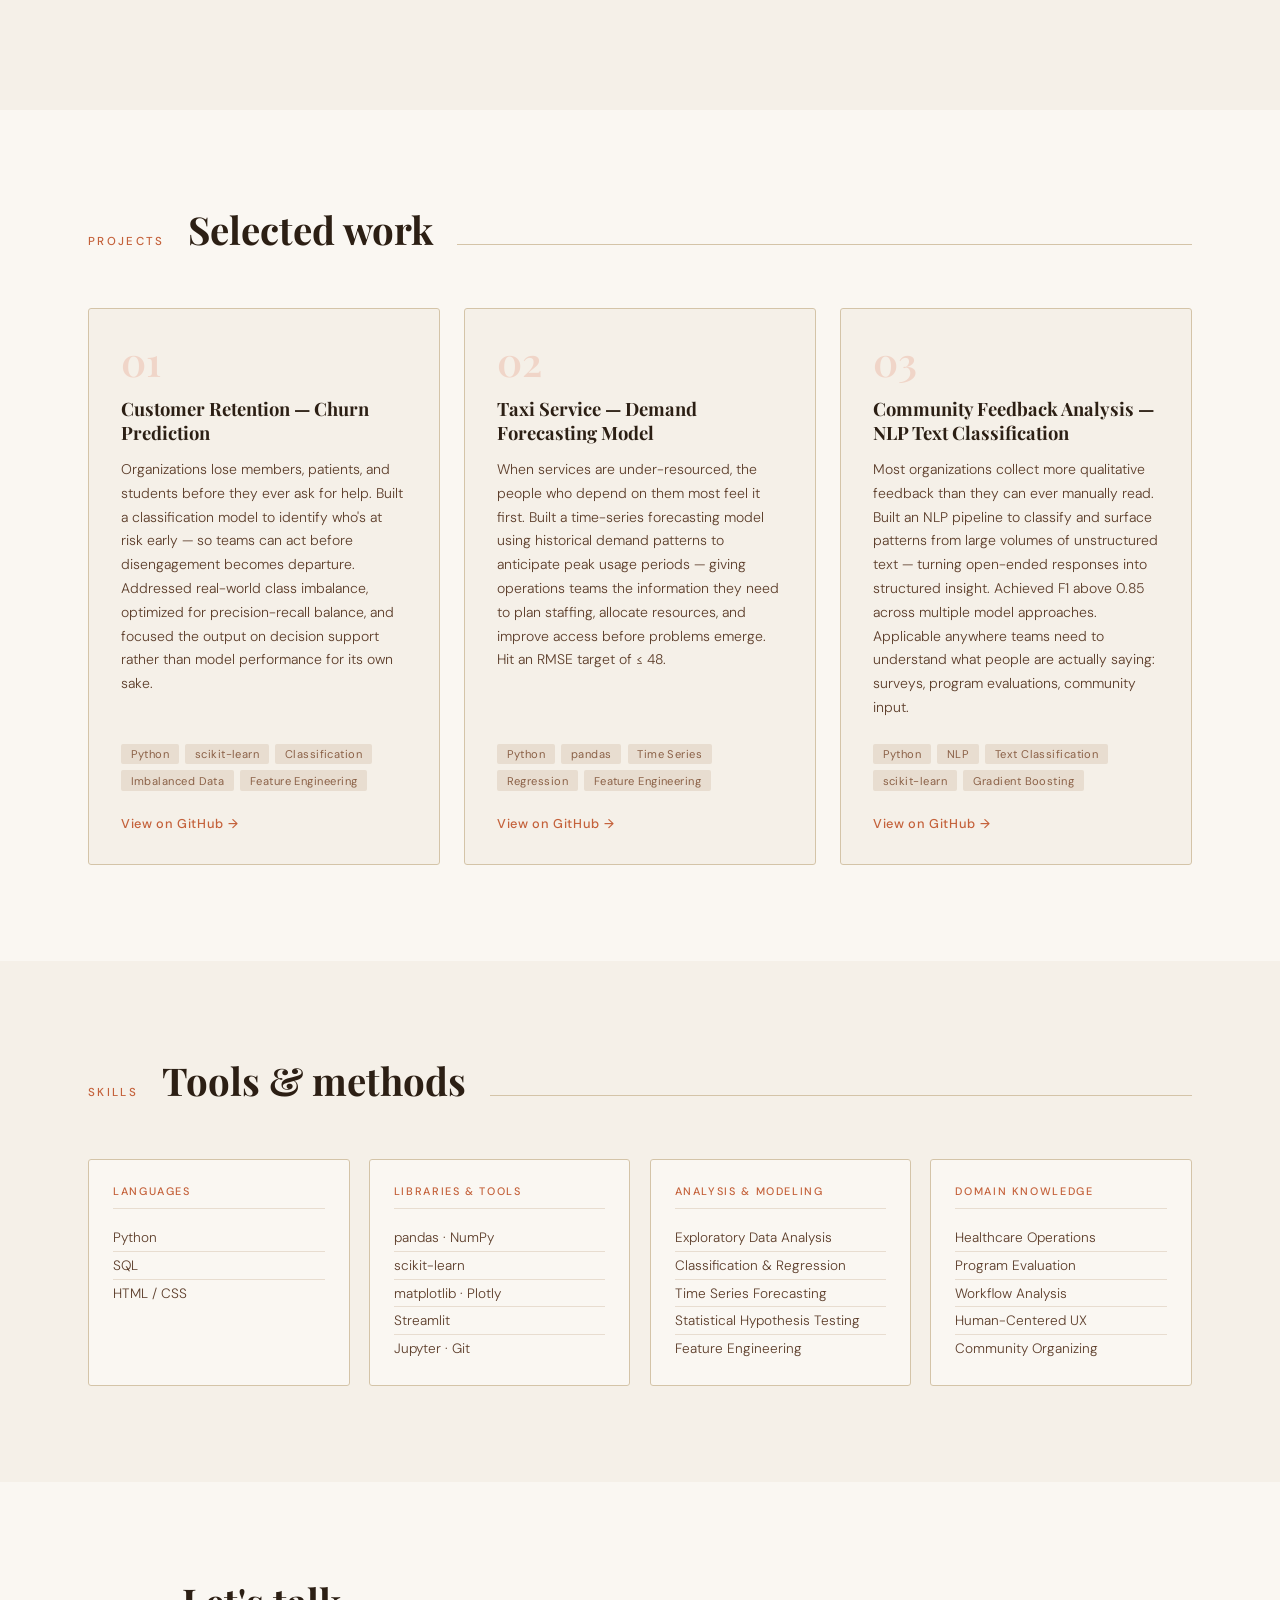
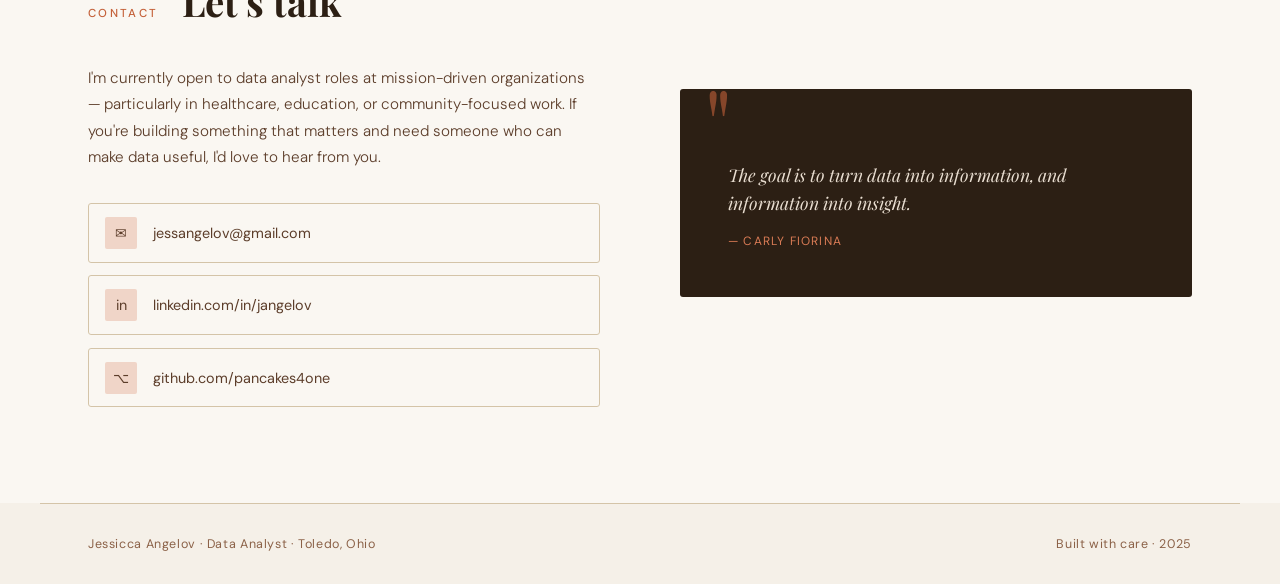
==== commit 2b048b7a: "Updated projects" ====
--- a/index.html
+++ b/index.html
@@ -590,9 +590,14 @@
     }
 
     .reveal {
+      opacity: 1;
+      transform: translateY(0);
+      transition: opacity 0.6s ease, transform 0.6s ease;
+    }
+
+    .reveal.hidden {
       opacity: 0;
       transform: translateY(20px);
-      transition: opacity 0.6s ease, transform 0.6s ease;
     }
 
     .reveal.visible {
@@ -714,41 +719,42 @@
 
         <div class="project-card reveal">
           <div class="project-num">01</div>
-          <h3 class="project-title">Customer Churn Prediction</h3>
-          <p class="project-desc">Built a classification model to identify at-risk bank customers before they disengage. Cleaned and engineered features from behavioral and financial data, handled class imbalance, and evaluated models using F1 score and AUC-ROC — translating results into practical retention decision support.</p>
+          <h3 class="project-title">Customer Retention — Churn Prediction</h3>
+          <p class="project-desc">Organizations lose members, patients, and students before they ever ask for help. Built a classification model to identify who's at risk early — so teams can act before disengagement becomes departure. Addressed real-world class imbalance, optimized for precision-recall balance, and focused the output on decision support rather than model performance for its own sake.</p>
           <div class="project-tags">
             <span class="project-tag">Python</span>
             <span class="project-tag">scikit-learn</span>
             <span class="project-tag">Classification</span>
             <span class="project-tag">Imbalanced Data</span>
-            <span class="project-tag">EDA</span>
+            <span class="project-tag">Feature Engineering</span>
           </div>
           <a href="https://github.com/pancakes4one/Data_Projects_TripleTen" class="project-link">View on GitHub →</a>
         </div>
 
         <div class="project-card reveal">
           <div class="project-num">02</div>
-          <h3 class="project-title">Taxi Demand Forecasting</h3>
-          <p class="project-desc">Cleaned and structured time-series data to forecast ride demand patterns. Built regression-based models evaluated by RMSE, and developed visualizations that communicate demand trends to support operational planning and driver allocation decisions.</p>
+          <h3 class="project-title">Taxi Service — Demand Forecasting Model</h3>
+          <p class="project-desc">When services are under-resourced, the people who depend on them most feel it first. Built a time-series forecasting model using historical demand patterns to anticipate peak usage periods — giving operations teams the information they need to plan staffing, allocate resources, and improve access before problems emerge. Hit an RMSE target of ≤ 48.</p>
           <div class="project-tags">
             <span class="project-tag">Python</span>
             <span class="project-tag">pandas</span>
             <span class="project-tag">Time Series</span>
             <span class="project-tag">Regression</span>
-            <span class="project-tag">RMSE</span>
+            <span class="project-tag">Feature Engineering</span>
           </div>
           <a href="https://github.com/pancakes4one/Data_Projects_TripleTen" class="project-link">View on GitHub →</a>
         </div>
 
         <div class="project-card reveal">
           <div class="project-num">03</div>
-          <h3 class="project-title">Interactive Analytics Dashboard</h3>
-          <p class="project-desc">Built and deployed a cloud-hosted analytics dashboard for exploring vehicle listings through interactive filters and real-time visualizations. Includes a reproducible environment, deployment configuration, and a clean UI that makes data exploration accessible to non-technical users.</p>
+          <h3 class="project-title">Community Feedback Analysis — NLP Text Classification</h3>
+          <p class="project-desc">Most organizations collect more qualitative feedback than they can ever manually read. Built an NLP pipeline to classify and surface patterns from large volumes of unstructured text — turning open-ended responses into structured insight. Achieved F1 above 0.85 across multiple model approaches. Applicable anywhere teams need to understand what people are actually saying: surveys, program evaluations, community input.</p>
           <div class="project-tags">
-            <span class="project-tag">Streamlit</span>
-            <span class="project-tag">Plotly</span>
             <span class="project-tag">Python</span>
-            <span class="project-tag">Cloud Deployment</span>
+            <span class="project-tag">NLP</span>
+            <span class="project-tag">Text Classification</span>
+            <span class="project-tag">scikit-learn</span>
+            <span class="project-tag">Gradient Boosting</span>
           </div>
           <a href="https://github.com/pancakes4one/Data_Projects_TripleTen" class="project-link">View on GitHub →</a>
         </div>
@@ -850,13 +856,12 @@
     const observer = new IntersectionObserver((entries) => {
       entries.forEach((entry, i) => {
         if (entry.isIntersecting) {
-          setTimeout(() => entry.target.classList.add('visible'), i * 80);
+          setTimeout(() => {
+            entry.target.classList.add('visible');
+          }, i * 80);
           observer.unobserve(entry.target);
         }
       });
     }, { threshold: 0.1 });
     reveals.forEach(el => observer.observe(el));
-  </script>
-
-</body>
-</html>
+  
